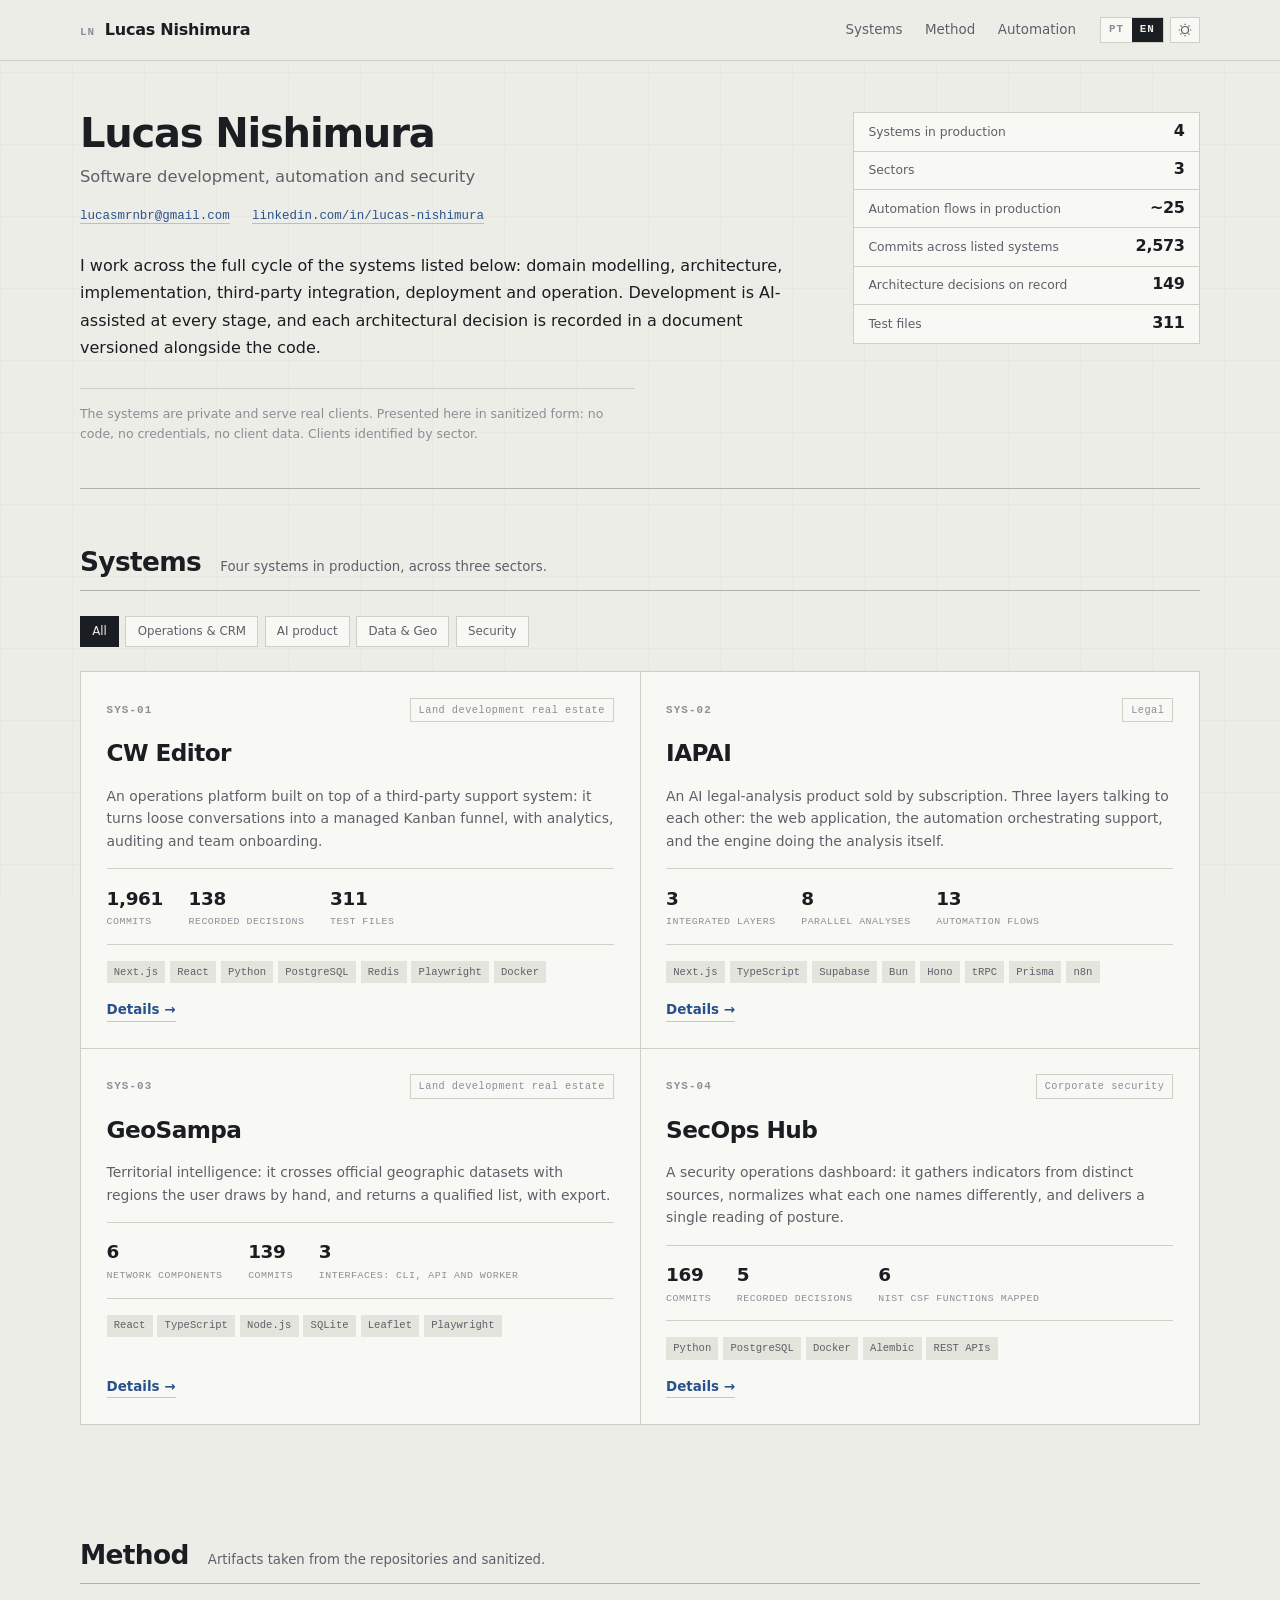
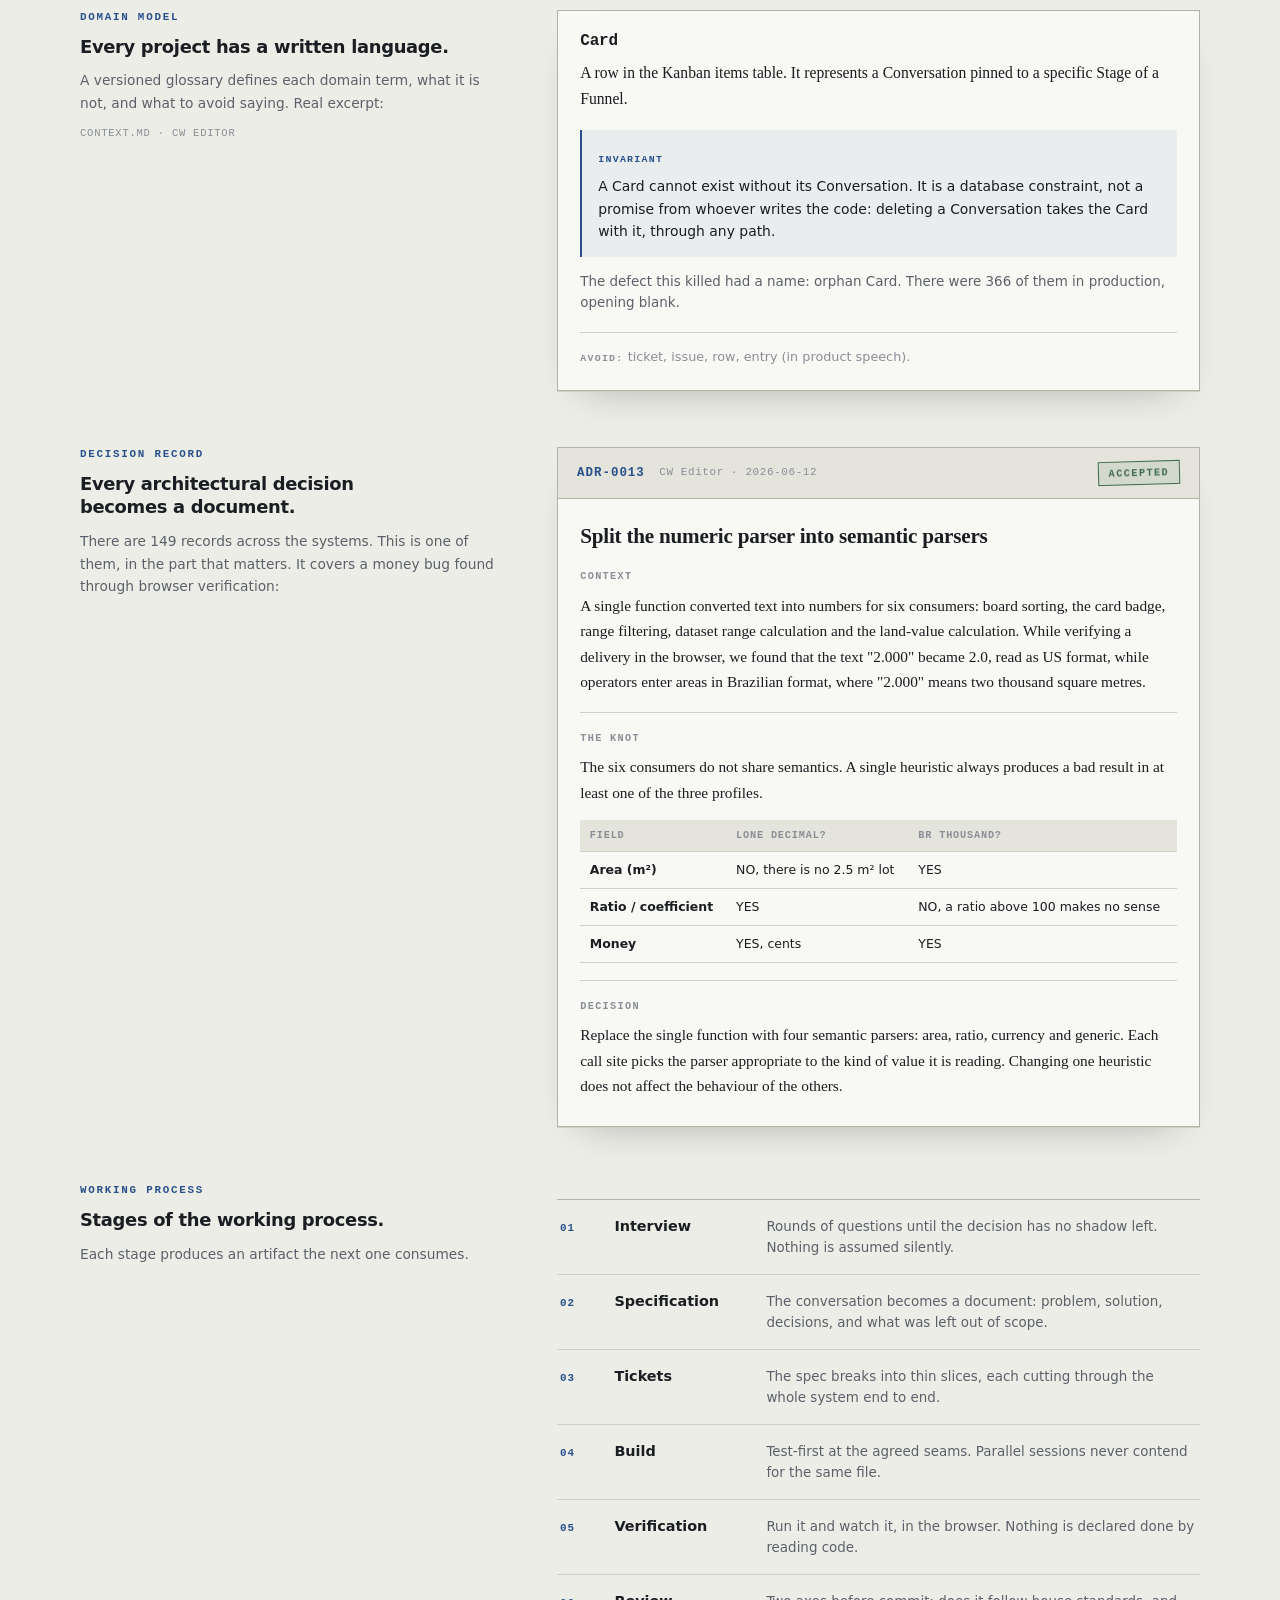
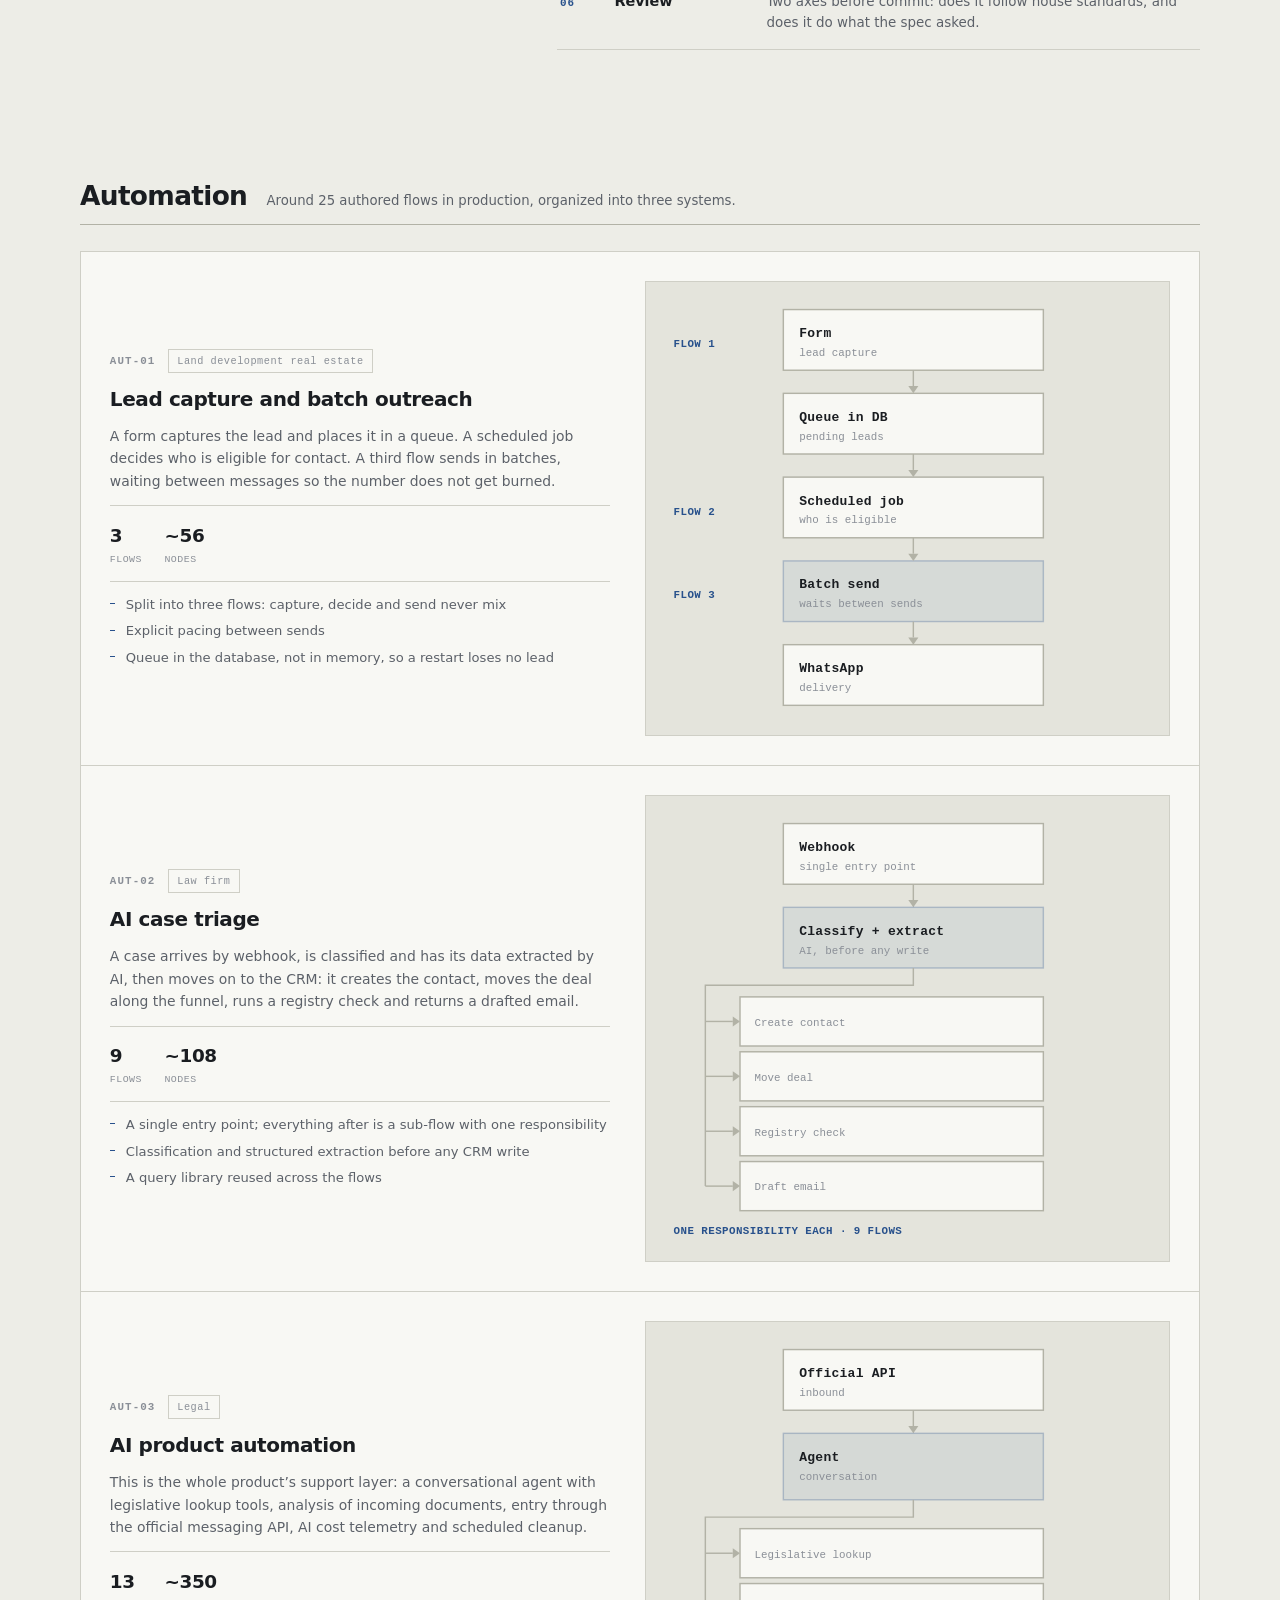
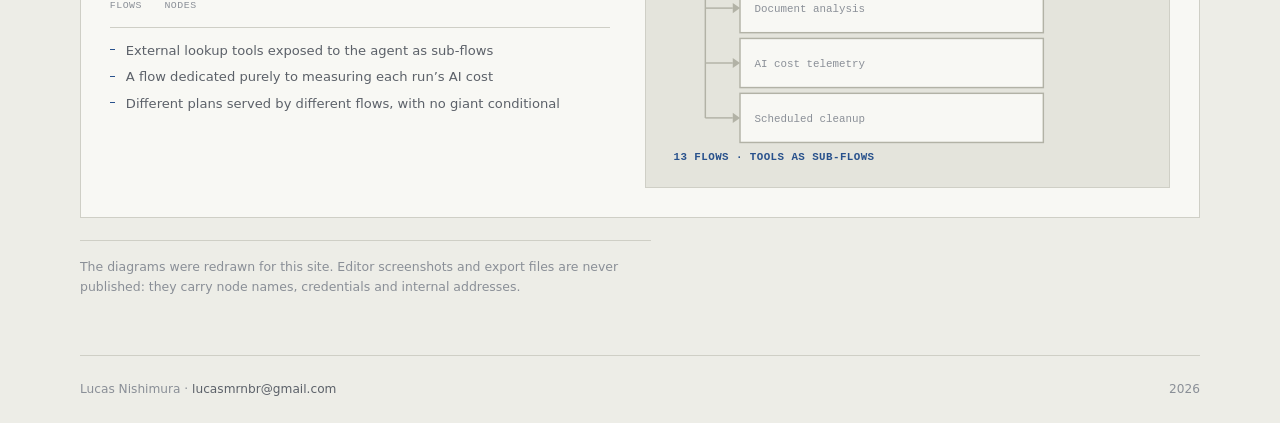
==== index.html @ 4e4d41de "feat: portfolio estatico bilingue, sem build e sem dependencias Pagina de portfolio no formato de do" ====
<!doctype html>
<html lang="pt-BR">
<head>
<meta charset="utf-8" />
<meta name="viewport" content="width=device-width, initial-scale=1" />
<title>Lucas Nishimura</title>
<meta name="description" content="Portfólio de Lucas Nishimura. Sistemas de operação, automação de processos e segurança: quatro em produção, em três setores." />
<meta name="author" content="Lucas Nishimura" />
<link rel="canonical" href="https://lucasvnd.github.io/" />

<meta property="og:type" content="profile" />
<meta property="og:site_name" content="Lucas Nishimura" />
<meta property="og:title" content="Lucas Nishimura" />
<meta property="og:description" content="Sistemas de operação, automação de processos e segurança. Quatro em produção, em três setores." />
<meta property="og:url" content="https://lucasvnd.github.io/" />
<meta property="og:locale" content="pt_BR" />
<meta property="og:locale:alternate" content="en_US" />
<meta property="og:image" content="https://lucasvnd.github.io/og.png" />
<meta property="og:image:width" content="1200" />
<meta property="og:image:height" content="630" />
<meta name="twitter:card" content="summary_large_image" />
<meta name="twitter:title" content="Lucas Nishimura" />
<meta name="twitter:description" content="Sistemas de operação, automação de processos e segurança. Quatro em produção, em três setores." />
<meta name="twitter:image" content="https://lucasvnd.github.io/og.png" />

<link rel="icon" href="data:image/svg+xml,%3Csvg xmlns='http://www.w3.org/2000/svg' viewBox='0 0 32 32'%3E%3Crect width='32' height='32' fill='%2328518C'/%3E%3Cpath d='M8 7h3v14h8v3H8z' fill='%23fff'/%3E%3Crect x='19' y='7' width='5' height='3' fill='%23fff'/%3E%3C/svg%3E" />
<meta name="theme-color" content="#EDEDE7" media="(prefers-color-scheme: light)" />
<meta name="theme-color" content="#15161A" media="(prefers-color-scheme: dark)" />

<link rel="stylesheet" href="./styles.css" />

<script>
  /* Antes da primeira pintura: sem isso, quem usa tema claro leva um flash
     escuro (e vice-versa) a cada carregamento. */
  (function () {
    try {
      var t = localStorage.getItem('portfolio-theme');
      if (t === 'light' || t === 'dark') document.documentElement.dataset.theme = t;
      var l = new URLSearchParams(location.search).get('lang') || localStorage.getItem('portfolio-lang');
      if (l === 'en' || l === 'pt') document.documentElement.lang = l === 'en' ? 'en' : 'pt-BR';
    } catch (e) { /* localStorage bloqueado: os padrões seguem valendo */ }
  })();
</script>

<script type="application/ld+json">
{
  "@context": "https://schema.org",
  "@type": "Person",
  "name": "Lucas Nishimura",
  "url": "https://lucasvnd.github.io/",
  "email": "mailto:lucasmrnbr@gmail.com",
  "jobTitle": "Desenvolvedor de software",
  "description": "Desenvolvimento de software, automação e segurança.",
  "sameAs": ["https://www.linkedin.com/in/lucas-nishimura"],
  "knowsAbout": ["n8n", "Next.js", "TypeScript", "Python", "PostgreSQL", "Automação de processos", "Segurança da informação"]
}
</script>
</head>

<body>
<a class="skip-link" href="#main" data-i18n="ui.skipToContent">Pular para o conteúdo</a>

<header class="masthead">
  <div class="shell masthead-inner">
    <a class="brand" href="#top">
      <span class="ident">LN</span>
      <span class="brand-name">Lucas Nishimura</span>
    </a>
    <nav aria-label="Seções">
      <a href="#sistemas" data-i18n="nav.systems">Sistemas</a>
      <a href="#metodo" data-i18n="nav.method">Método</a>
      <a href="#automacoes" data-i18n="nav.automations">Automações</a>
    </nav>
    <div class="masthead-tools">
      <div class="lang-switch" id="lang-switch" role="group" aria-label="Idioma / Language">
        <button type="button" data-lang="pt" aria-pressed="true">PT</button>
        <button type="button" data-lang="en" aria-pressed="false">EN</button>
      </div>
      <button type="button" class="icon-button" id="theme-toggle" aria-label="Alternar tema">
        <svg viewBox="0 0 16 16" aria-hidden="true" fill="none" stroke="currentColor" stroke-width="1.4">
          <circle cx="8" cy="8" r="4" /><path d="M8 .8v1.6M8 13.6v1.6M.8 8h1.6M13.6 8h1.6M2.9 2.9l1.1 1.1M12 12l1.1 1.1M13.1 2.9L12 4M4 12l-1.1 1.1" />
        </svg>
      </button>
    </div>
  </div>
</header>

<main id="main">
  <div id="top"></div>

  <!-- Perfil: abre como uma página de perfil, não como um anúncio. -->
  <section class="shell profile">
    <div class="profile-main">
      <h1>Lucas Nishimura</h1>
      <p class="profile-role" data-i18n="profile.role"></p>
      <ul class="profile-links" id="profile-links"></ul>
      <p class="profile-bio" data-i18n="profile.bio"></p>
      <p class="profile-disclosure" data-i18n="profile.disclosure"></p>
    </div>
    <dl class="facts" id="facts" aria-label="Números"></dl>
  </section>

  <section class="shell section" id="sistemas">
    <div class="section-head">
      <h2 data-i18n="systems.title"></h2>
      <p class="section-note" data-i18n="systems.note"></p>
    </div>
    <div class="filters" id="filters" role="group" aria-label="Filtrar"></div>
    <div class="system-grid" id="system-grid"></div>
  </section>

  <section class="shell section" id="metodo">
    <div class="section-head">
      <h2 data-i18n="method.title"></h2>
      <p class="section-note" data-i18n="method.note"></p>
    </div>
    <div class="exhibits" id="exhibits"></div>
  </section>

  <section class="shell section" id="automacoes">
    <div class="section-head">
      <h2 data-i18n="automations.title"></h2>
      <p class="section-note" data-i18n="automations.note"></p>
    </div>
    <div class="auto-list" id="auto-list"></div>
    <p class="auto-note" data-i18n="automations.diagramNote"></p>
  </section>
</main>

<footer class="shell site-footer">
  <span id="footer-contact"></span>
  <span id="footer-year"></span>
</footer>

<dialog class="record-dialog" id="record-dialog" aria-label="Detalhes do sistema">
  <div class="dialog-head">
    <span class="ident" id="dialog-ident"></span>
    <button type="button" class="dialog-close" id="dialog-close" aria-label="Fechar">
      <svg viewBox="0 0 16 16" width="11" height="11" aria-hidden="true" stroke="currentColor" stroke-width="1.6"><path d="M3 3l10 10M13 3L3 13" /></svg>
    </button>
  </div>
  <div class="dialog-body" id="dialog-body"></div>
</dialog>

<noscript>
  <p style="padding:2rem;text-align:center">Este portfólio precisa de JavaScript para montar o conteúdo nos dois idiomas. Escreva para lucasmrnbr@gmail.com.</p>
</noscript>

<script type="module" src="./script.js"></script>
</body>
</html>
---- styles.css ----
/* ==========================================================================
   Portfólio de Lucas Nishimura
   Linguagem visual: dossiê técnico. Papel manila, tinta de arquivo, carimbo
   de status, identificador em mono. O rastro de decisão é o assunto, então
   é ele que dita a forma.

   Temas: :root carrega a paleta clara completa. O escuro é redefinido em
   dois lugares (preferência de sistema e escolha explícita) e SÓ mexe em
   tokens. Nenhuma cor nasce dentro de um bloco de tema.
   ========================================================================== */

:root {
  /* Papel e tinta */
  --paper:        #ededE7;
  --paper-edge:   #E3E3DB;
  --surface:      #F8F8F4;
  --well:         #E4E4DC;
  --ink:          #1A1D21;
  --ink-soft:     #5C6169;
  --ink-faint:    #8A8F97;
  --rule:         #CFCFC6;
  --rule-strong:  #B2B2A6;

  /* Azul de arquivo: a caneta que assina o registro */
  --accent:       #28518C;
  --accent-ink:   #1C3A66;
  --accent-soft:  rgba(40, 81, 140, .07);
  --accent-line:  rgba(40, 81, 140, .28);

  /* Carimbo de status: semântico, não é o acento */
  --stamp:        #3F6B4A;
  --stamp-soft:   rgba(63, 107, 74, .09);

  --shadow-sheet: 0 1px 0 var(--rule), 0 18px 40px -28px rgba(26, 29, 33, .45);

  --sans:  ui-sans-serif, "Segoe UI Variable Text", "Segoe UI", system-ui, -apple-system, "Helvetica Neue", Arial, sans-serif;
  --mono:  ui-monospace, "Cascadia Mono", "Cascadia Code", Consolas, "SF Mono", Menlo, "Liberation Mono", monospace;
  --serif: "Iowan Old Style", "Palatino Linotype", Georgia, "Times New Roman", Times, serif;

  --shell: min(1120px, 100% - 3rem);
  --step:  clamp(.9rem, .82rem + .35vw, 1rem);

  color-scheme: light;
}

@media (prefers-color-scheme: dark) {
  :root:not([data-theme="light"]) {
    --paper:        #15161A;
    --paper-edge:   #101114;
    --surface:      #1D1F24;
    --well:         #121316;
    --ink:          #E9E9E3;
    --ink-soft:     #9BA0A8;
    --ink-faint:    #6E737B;
    --rule:         #32353B;
    --rule-strong:  #464A53;
    --accent:       #85ACE9;
    --accent-ink:   #A8C5F2;
    --accent-soft:  rgba(133, 172, 233, .10);
    --accent-line:  rgba(133, 172, 233, .32);
    --stamp:        #7FB98C;
    --stamp-soft:   rgba(127, 185, 140, .12);
    --shadow-sheet: 0 1px 0 var(--rule), 0 20px 46px -30px rgba(0, 0, 0, .8);
    color-scheme: dark;
  }
}

:root[data-theme="dark"] {
  --paper:        #15161A;
  --paper-edge:   #101114;
  --surface:      #1D1F24;
  --well:         #121316;
  --ink:          #E9E9E3;
  --ink-soft:     #9BA0A8;
  --ink-faint:    #6E737B;
  --rule:         #32353B;
  --rule-strong:  #464A53;
  --accent:       #85ACE9;
  --accent-ink:   #A8C5F2;
  --accent-soft:  rgba(133, 172, 233, .10);
  --accent-line:  rgba(133, 172, 233, .32);
  --stamp:        #7FB98C;
  --stamp-soft:   rgba(127, 185, 140, .12);
  --shadow-sheet: 0 1px 0 var(--rule), 0 20px 46px -30px rgba(0, 0, 0, .8);
  color-scheme: dark;
}

/* --------------------------------------------------------------- base --- */

*, *::before, *::after { box-sizing: border-box; }

html { scroll-behavior: smooth; -webkit-text-size-adjust: 100%; }

body {
  margin: 0;
  background: var(--paper);
  color: var(--ink);
  font-family: var(--sans);
  font-size: var(--step);
  line-height: 1.6;
  overflow-x: hidden;
  text-rendering: optimizeLegibility;
}

/* Trama fina de papel: dá textura sem virar ruído. */
body::before {
  content: "";
  position: fixed;
  inset: 0;
  z-index: -1;
  pointer-events: none;
  opacity: .5;
  background-image:
    linear-gradient(var(--paper-edge) 1px, transparent 1px),
    linear-gradient(90deg, var(--paper-edge) 1px, transparent 1px);
  background-size: 72px 72px;
}

img { max-width: 100%; display: block; }
a { color: inherit; }
button { font: inherit; color: inherit; }

:focus-visible {
  outline: 2px solid var(--accent);
  outline-offset: 3px;
  border-radius: 2px;
}

.shell { width: var(--shell); margin-inline: auto; }

.skip-link {
  position: absolute;
  left: .75rem;
  top: -4rem;
  z-index: 100;
  padding: .6rem 1rem;
  background: var(--accent);
  color: #fff;
  font: 600 .8rem/1 var(--mono);
  letter-spacing: .04em;
  text-decoration: none;
  transition: top .18s ease;
}
.skip-link:focus-visible { top: .75rem; }

/* Rótulos em mono: a voz dos identificadores */
.eyebrow {
  margin: 0;
  font: 600 .68rem/1.3 var(--mono);
  letter-spacing: .16em;
  text-transform: uppercase;
  color: var(--accent);
}

.ident {
  font: 600 .68rem/1 var(--mono);
  letter-spacing: .1em;
  color: var(--ink-faint);
}

h1, h2, h3 { margin: 0; text-wrap: balance; letter-spacing: -.018em; font-weight: 640; }
h1 { font-size: clamp(2.1rem, 1.4rem + 3vw, 3.5rem); line-height: 1.08; }
h2 { font-size: clamp(1.55rem, 1.15rem + 1.8vw, 2.35rem); line-height: 1.14; }
h3 { font-size: 1.12rem; line-height: 1.3; }

p { margin: 0; }
.lead { max-width: 62ch; color: var(--ink-soft); line-height: 1.7; }

/* ------------------------------------------------------------- header --- */

.masthead {
  position: sticky;
  top: 0;
  z-index: 30;
  background: color-mix(in srgb, var(--paper) 88%, transparent);
  backdrop-filter: blur(12px);
  border-bottom: 1px solid var(--rule);
}
.masthead-inner {
  display: flex;
  align-items: center;
  gap: 1.5rem;
  min-height: 60px;
}
.brand {
  display: flex;
  align-items: baseline;
  gap: .6rem;
  text-decoration: none;
  margin-right: auto;
}
.brand-name { font-weight: 640; letter-spacing: -.015em; }

.masthead nav {
  display: flex;
  gap: 1.4rem;
  font-size: .84rem;
  color: var(--ink-soft);
}
.masthead nav a { text-decoration: none; padding-block: .25rem; border-bottom: 1px solid transparent; }
.masthead nav a:hover { color: var(--ink); border-bottom-color: var(--accent-line); }

.masthead-tools { display: flex; align-items: center; gap: .4rem; }

.lang-switch {
  display: flex;
  border: 1px solid var(--rule);
  background: var(--surface);
}
.lang-switch button {
  padding: .3rem .5rem;
  border: 0;
  background: none;
  cursor: pointer;
  font: 600 .68rem/1.4 var(--mono);
  letter-spacing: .08em;
  color: var(--ink-faint);
}
.lang-switch button[aria-pressed="true"] { background: var(--ink); color: var(--paper); }

.icon-button {
  width: 30px; height: 26px;
  display: grid; place-items: center;
  border: 1px solid var(--rule);
  background: var(--surface);
  cursor: pointer;
  color: var(--ink-soft);
}
.icon-button:hover { color: var(--ink); border-color: var(--rule-strong); }
.icon-button svg { width: 14px; height: 14px; }

/* ------------------------------------------------------------- perfil --- */
/* Abre como pagina de perfil: nome, funcao, links, descricao. Sem manchete,
   sem chamada para acao, sem primeira dobra de anuncio. */

.profile {
  display: grid;
  grid-template-columns: 1.55fr .75fr;
  gap: 3.5rem;
  padding-block: 3.2rem 2.8rem;
  align-items: start;
  border-bottom: 1px solid var(--rule-strong);
}
.profile-main { display: flex; flex-direction: column; gap: .55rem; }
.profile h1 { font-size: clamp(1.9rem, 1.4rem + 1.5vw, 2.5rem); letter-spacing: -.03em; }
.profile-role { color: var(--ink-soft); font-size: 1.02rem; }
.profile-links {
  display: flex; flex-wrap: wrap; gap: .3rem 1.4rem;
  margin: .5rem 0 0; padding: 0; list-style: none;
  font: .78rem/1.6 var(--mono);
}
.profile-links a { color: var(--accent); text-decoration: none; border-bottom: 1px solid var(--accent-line); }
.profile-links a:hover { border-bottom-color: var(--accent); }
.profile-bio { max-width: 70ch; margin-top: 1rem; line-height: 1.72; }
.profile-disclosure {
  max-width: 70ch; margin-top: 1.1rem; padding-top: .9rem;
  border-top: 1px solid var(--rule);
  font-size: .78rem; line-height: 1.6; color: var(--ink-faint);
}

/* Ficha de dados: tabela, nao vitrine de numeros. */
.facts { margin: 0; border: 1px solid var(--rule); background: var(--surface); }
.fact {
  display: grid; grid-template-columns: 1fr auto; gap: 1rem;
  align-items: baseline; padding: .6rem .9rem;
  border-bottom: 1px solid var(--rule);
}
.fact:last-child { border-bottom: 0; }
.fact dt { font-size: .77rem; line-height: 1.4; color: var(--ink-soft); }
.fact dd {
  margin: 0; font: 640 1rem/1 var(--sans);
  font-variant-numeric: tabular-nums; letter-spacing: -.02em;
}

/* Botao: sobrou so na pagina de erro. */
.button {
  display: inline-flex; align-items: center; gap: .5rem;
  padding: .62rem 1.05rem; border: 1px solid transparent;
  text-decoration: none; font-size: .86rem; font-weight: 560; cursor: pointer;
  transition: background .18s ease, border-color .18s ease, color .18s ease;
}
.button-primary { background: var(--accent); color: #fff; }
.button-primary:hover { background: var(--accent-ink); }

/* ------------------------------------------------------------- seções --- */

.section { padding-block: 3.6rem; }
.section-head {
  display: flex; flex-wrap: wrap; align-items: baseline; gap: .2rem 1.2rem;
  margin-bottom: 1.6rem; padding-bottom: .8rem;
  border-bottom: 1px solid var(--rule-strong);
}
.section-head h2 { font-size: clamp(1.3rem, 1.1rem + .7vw, 1.65rem); letter-spacing: -.025em; }
.section-note { color: var(--ink-soft); font-size: .83rem; line-height: 1.5; }

/* ------------------------------------------------------------ sistemas --- */

.filters { display: flex; flex-wrap: wrap; gap: .4rem; margin-bottom: 1.5rem; }
.chip {
  padding: .34rem .7rem;
  border: 1px solid var(--rule);
  background: var(--surface);
  cursor: pointer;
  font: .74rem/1.5 var(--sans);
  color: var(--ink-soft);
}
.chip:hover { border-color: var(--rule-strong); color: var(--ink); }
.chip[aria-pressed="true"] { background: var(--ink); border-color: var(--ink); color: var(--paper); }

.system-grid { display: grid; grid-template-columns: repeat(2, minmax(0, 1fr)); gap: 1px; background: var(--rule); border: 1px solid var(--rule); }

.system {
  display: flex;
  flex-direction: column;
  gap: 1rem;
  padding: 1.6rem;
  background: var(--surface);
  transition: background .2s ease;
}
.system:hover { background: color-mix(in srgb, var(--accent-soft) 55%, var(--surface)); }
.system-top { display: flex; align-items: center; justify-content: space-between; gap: 1rem; }
.sector {
  padding: .2rem .5rem;
  border: 1px solid var(--rule);
  font: .64rem/1.6 var(--mono);
  letter-spacing: .05em;
  color: var(--ink-faint);
  white-space: nowrap;
}
.system h3 { font-size: 1.45rem; letter-spacing: -.025em; }
.system-summary { color: var(--ink-soft); font-size: .87rem; line-height: 1.62; }

.figures { display: flex; gap: 1.6rem; padding-block: .9rem; border-top: 1px solid var(--rule); border-bottom: 1px solid var(--rule); }
.figure strong { display: block; font-size: 1.15rem; font-variant-numeric: tabular-nums; letter-spacing: -.02em; }
.figure span { display: block; margin-top: .15rem; font: .62rem/1.4 var(--mono); letter-spacing: .05em; text-transform: uppercase; color: var(--ink-faint); }

.stack { display: flex; flex-wrap: wrap; gap: .3rem; }
.stack span { padding: .18rem .45rem; background: var(--well); font: .66rem/1.6 var(--mono); color: var(--ink-soft); }

.system-open {
  margin-top: auto;
  align-self: flex-start;
  padding: 0;
  border: 0;
  background: none;
  cursor: pointer;
  font-size: .84rem;
  font-weight: 560;
  color: var(--accent);
  border-bottom: 1px solid var(--accent-line);
}
.system-open:hover { border-bottom-color: var(--accent); }

/* Encaixe de captura: só aparece quando existe imagem de verdade. */
.shot-strip { display: grid; grid-template-columns: repeat(auto-fit, minmax(140px, 1fr)); gap: 1px; background: var(--rule); border: 1px solid var(--rule); }
.shot-strip img { aspect-ratio: 16 / 10; object-fit: cover; background: var(--well); }

/* ------------------------------------------------------------- método --- */

.exhibits { display: flex; flex-direction: column; gap: 3.5rem; }
.exhibit { display: grid; grid-template-columns: .8fr 1.2fr; gap: 3rem; align-items: start; }
.exhibit-copy { display: flex; flex-direction: column; gap: .7rem; position: sticky; top: 88px; }
.exhibit-note { font-size: .86rem; line-height: 1.65; color: var(--ink-soft); }
.exhibit-source { font: .66rem/1.5 var(--mono); letter-spacing: .07em; text-transform: uppercase; color: var(--ink-faint); }

/* Fac-símile de documento: a peça central */
.sheet { background: var(--surface); border: 1px solid var(--rule-strong); box-shadow: var(--shadow-sheet); }
.sheet-head {
  display: flex; flex-wrap: wrap; align-items: center; gap: .9rem;
  padding: .8rem 1.2rem;
  background: var(--well);
  border-bottom: 1px solid var(--rule-strong);
}
.sheet-id { font: 700 .78rem/1 var(--mono); letter-spacing: .08em; color: var(--accent); }
.sheet-meta { font: .68rem/1 var(--mono); letter-spacing: .06em; color: var(--ink-faint); }
.stamp {
  margin-left: auto;
  padding: .22rem .6rem;
  border: 1.5px solid var(--stamp);
  background: var(--stamp-soft);
  color: var(--stamp);
  font: 700 .64rem/1.5 var(--mono);
  letter-spacing: .14em;
  text-transform: uppercase;
  transform: rotate(-1.6deg);
}
.sheet-body { padding: 1.5rem 1.4rem 1.7rem; }
.sheet-title { font-family: var(--serif); font-size: 1.32rem; line-height: 1.3; font-weight: 600; letter-spacing: -.01em; margin-bottom: 1.2rem; }
.sheet-section { padding-top: 1.1rem; margin-top: 1.1rem; border-top: 1px solid var(--rule); }
.sheet-section:first-of-type { border-top: 0; margin-top: 0; padding-top: 0; }
.sheet-h { font: 700 .64rem/1.5 var(--mono); letter-spacing: .13em; text-transform: uppercase; color: var(--ink-faint); margin-bottom: .5rem; }
.sheet-p { font-family: var(--serif); font-size: .96rem; line-height: 1.66; color: var(--ink); }
.sheet-p + .sheet-p { margin-top: .7rem; }

.sheet-table-wrap { overflow-x: auto; margin-block: .9rem; }
.sheet-table { width: 100%; border-collapse: collapse; font-size: .78rem; }
.sheet-table th, .sheet-table td { padding: .5rem .6rem; text-align: left; border-bottom: 1px solid var(--rule); vertical-align: top; }
.sheet-table th { font: 700 .64rem/1.5 var(--mono); letter-spacing: .08em; text-transform: uppercase; color: var(--ink-faint); background: var(--well); }
.sheet-table td:first-child { font-weight: 600; white-space: nowrap; }

/* Glossário de domínio */
.term-block { padding: 1.4rem; background: var(--surface); border: 1px solid var(--rule-strong); box-shadow: var(--shadow-sheet); }
.term-name { font: 700 1rem/1 var(--mono); letter-spacing: -.01em; }
.term-def { margin-top: .7rem; font-family: var(--serif); font-size: .98rem; line-height: 1.66; }
.callout { margin-top: 1.1rem; padding: .9rem 1rem; background: var(--accent-soft); border-left: 2px solid var(--accent); }
.callout-label { font: 700 .62rem/1.5 var(--mono); letter-spacing: .13em; text-transform: uppercase; color: var(--accent); }
.callout p { margin-top: .35rem; font-size: .87rem; line-height: 1.6; }
.aftermath { margin-top: .9rem; font-size: .84rem; line-height: 1.6; color: var(--ink-soft); }
.avoid { margin-top: 1.1rem; padding-top: .9rem; border-top: 1px solid var(--rule); font-size: .8rem; color: var(--ink-faint); }
.avoid strong { font: 700 .62rem/1.5 var(--mono); letter-spacing: .13em; text-transform: uppercase; }

/* Sequência do processo, numerada porque a ordem carrega informação */
.process { border-top: 1px solid var(--rule-strong); }
.process-step { display: grid; grid-template-columns: 2.4rem 8.5rem 1fr; gap: 1rem; padding: .95rem .2rem; border-bottom: 1px solid var(--rule); align-items: baseline; }
.process-step > .ident { color: var(--accent); }
.process-step dt { font-weight: 600; font-size: .9rem; }
.process-step dd { margin: 0; font-size: .84rem; line-height: 1.55; color: var(--ink-soft); }

/* -------------------------------------------------------- automações --- */

.auto-list { display: flex; flex-direction: column; gap: 1px; background: var(--rule); border: 1px solid var(--rule); }
.auto { display: grid; grid-template-columns: 1fr 1.05fr; gap: 2.2rem; padding: 1.8rem; background: var(--surface); align-items: center; }
.auto-copy { display: flex; flex-direction: column; gap: .8rem; }
.auto-top { display: flex; align-items: center; gap: .8rem; flex-wrap: wrap; }
.auto h3 { font-size: 1.25rem; letter-spacing: -.02em; }
.auto-summary { font-size: .87rem; line-height: 1.62; color: var(--ink-soft); }
.auto-counts { display: flex; gap: 1.4rem; }
.auto-points { margin: 0; padding: 0; list-style: none; display: flex; flex-direction: column; gap: .4rem; }
.auto-points li { position: relative; padding-left: 1rem; font-size: .82rem; line-height: 1.55; color: var(--ink-soft); }
.auto-points li::before { content: ""; position: absolute; left: 0; top: .62em; width: 5px; height: 1px; background: var(--accent); }

.diagram { width: 100%; background: var(--well); border: 1px solid var(--rule); padding: 1rem; }
.diagram svg { width: 100%; height: auto; display: block; }
.d-box { fill: var(--surface); stroke: var(--rule-strong); }
.d-box-accent { fill: var(--accent-soft); stroke: var(--accent-line); }
.d-label { fill: var(--ink); font: 600 9px var(--mono); letter-spacing: .02em; }
.d-sub { fill: var(--ink-faint); font: 7.5px var(--mono); }
.d-line { stroke: var(--rule-strong); fill: none; }
.d-arrow { fill: var(--rule-strong); }
.d-note { fill: var(--accent); font: 600 7.5px var(--mono); letter-spacing: .04em; }

.auto-note { margin-top: 1.4rem; padding-top: 1rem; border-top: 1px solid var(--rule); font-size: .78rem; line-height: 1.6; color: var(--ink-faint); max-width: 72ch; }

.site-footer {
  display: flex; flex-wrap: wrap; justify-content: space-between;
  gap: 1rem; padding-block: 1.5rem;
  border-top: 1px solid var(--rule);
  font-size: .76rem; color: var(--ink-faint);
}
.site-footer a { color: var(--ink-soft); text-decoration: none; }
.site-footer a:hover { color: var(--accent); }

/* ------------------------------------------------------------- diálogo --- */

.record-dialog {
  width: min(720px, calc(100vw - 2rem));
  max-height: 86vh;
  padding: 0;
  border: 1px solid var(--rule-strong);
  background: var(--surface);
  color: var(--ink);
  box-shadow: 0 40px 80px -40px rgba(0, 0, 0, .55);
}
.record-dialog::backdrop { background: color-mix(in srgb, var(--ink) 55%, transparent); backdrop-filter: blur(3px); }
.dialog-head { position: sticky; top: 0; display: flex; align-items: center; gap: 1rem; padding: .8rem 1.2rem; background: var(--well); border-bottom: 1px solid var(--rule-strong); }
.dialog-close { margin-left: auto; width: 26px; height: 26px; display: grid; place-items: center; border: 1px solid var(--rule); background: var(--surface); cursor: pointer; }
.dialog-body { padding: 1.5rem 1.4rem 1.8rem; }
.dialog-body h2 { font-size: 1.75rem; margin-bottom: .8rem; }
.dialog-block { margin-top: 1.4rem; padding-top: 1.1rem; border-top: 1px solid var(--rule); }
.dialog-block ul { margin: .5rem 0 0; padding-left: 1.05rem; display: flex; flex-direction: column; gap: .4rem; }
.dialog-block li { font-size: .87rem; line-height: 1.55; color: var(--ink-soft); }

/* ---------------------------------------------------------------- 404 --- */

.page-404 { min-height: 100vh; display: grid; place-content: center; text-align: center; gap: 1rem; padding: 2rem; }
.page-404 .code { font: 700 clamp(4rem, 14vw, 8rem)/1 var(--mono); color: var(--accent); letter-spacing: -.04em; }

/* --------------------------------------------------------- responsivo --- */

@media (max-width: 940px) {
  :root { --shell: min(1120px, 100% - 2rem); }
  .masthead nav { display: none; }
  .profile { grid-template-columns: 1fr; gap: 2rem; padding-block: 2.4rem 2.2rem; }
  .system-grid { grid-template-columns: 1fr; }
  .exhibit { grid-template-columns: 1fr; gap: 1.6rem; }
  .exhibit-copy { position: static; }
  .auto { grid-template-columns: 1fr; gap: 1.5rem; }
}

@media (max-width: 560px) {
  .section { padding-block: 2.6rem; }
  .process-step { grid-template-columns: 2.2rem 1fr; }
  .process-step dd { grid-column: 2; }
  .figures { flex-wrap: wrap; gap: 1rem 1.4rem; }
}

@media (prefers-reduced-motion: reduce) {
  html { scroll-behavior: auto; }
  *, *::before, *::after { animation-duration: .01ms !important; transition-duration: .01ms !important; }
}
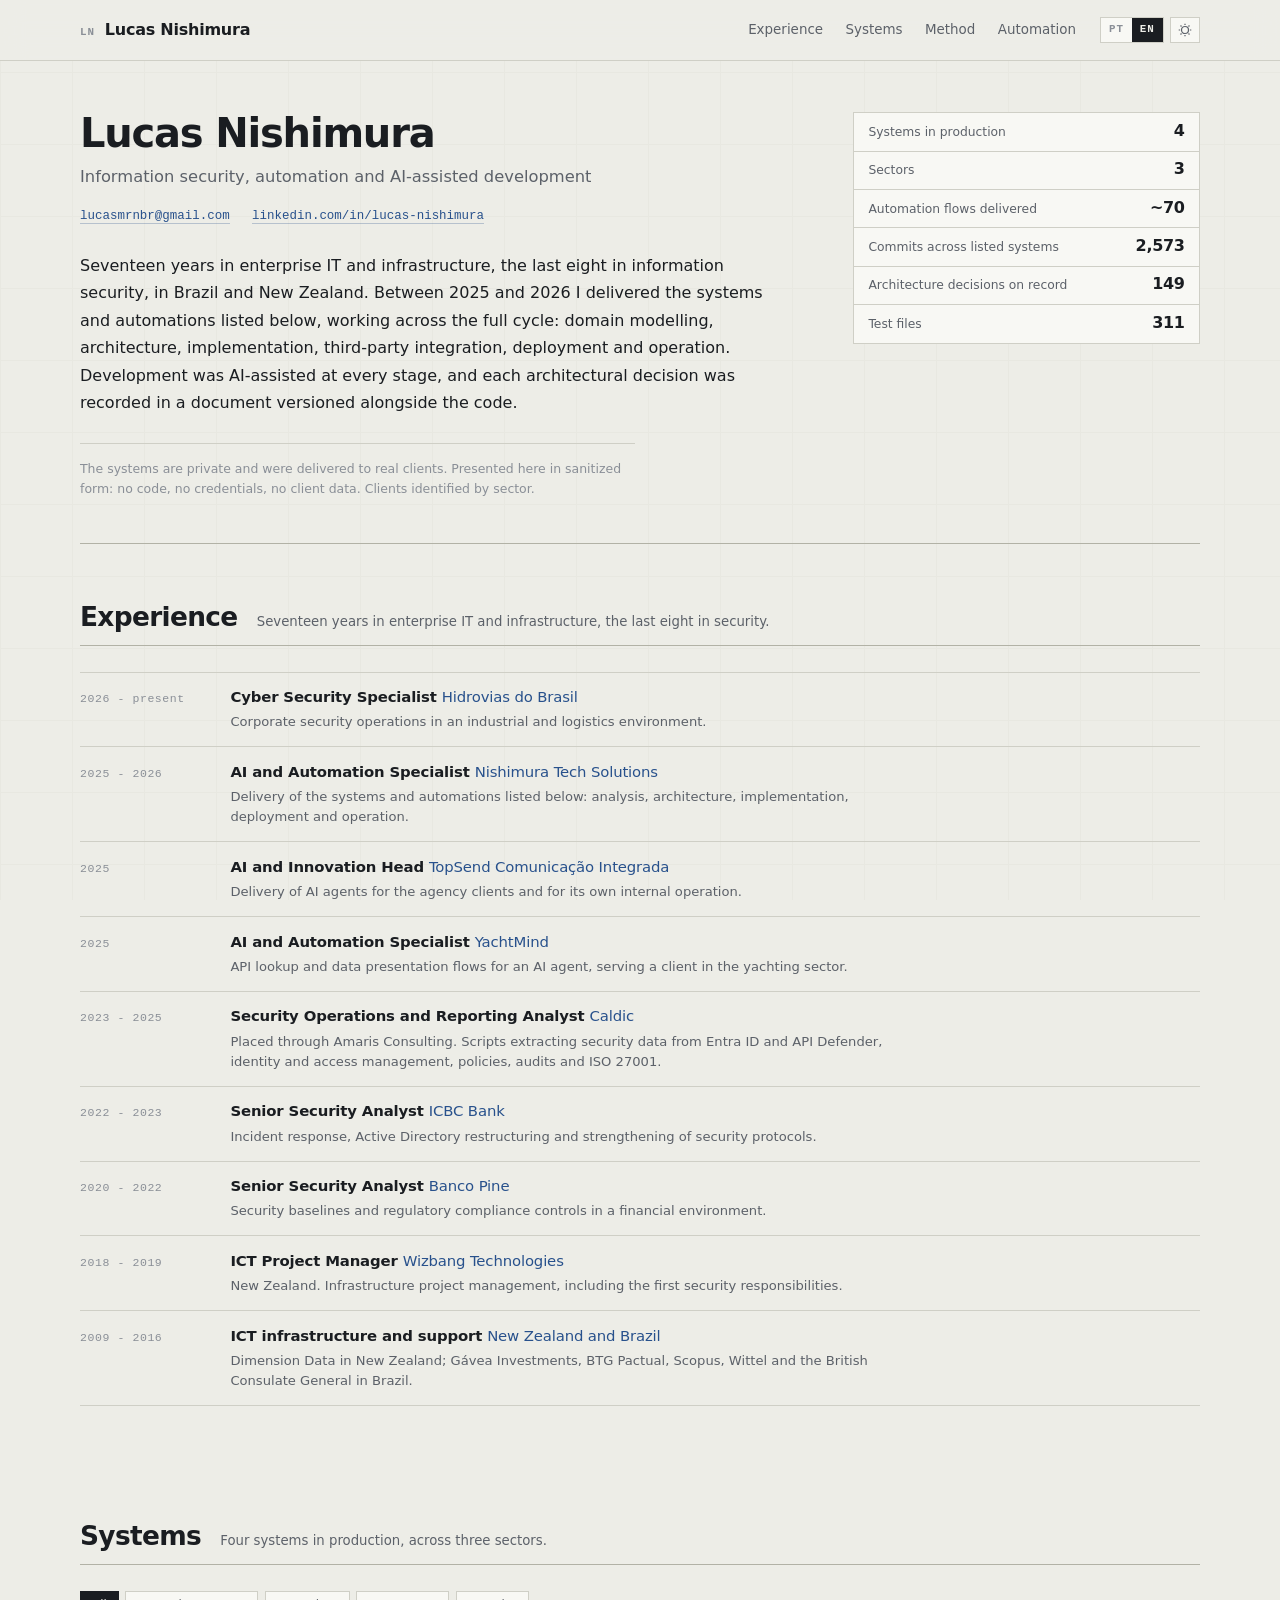
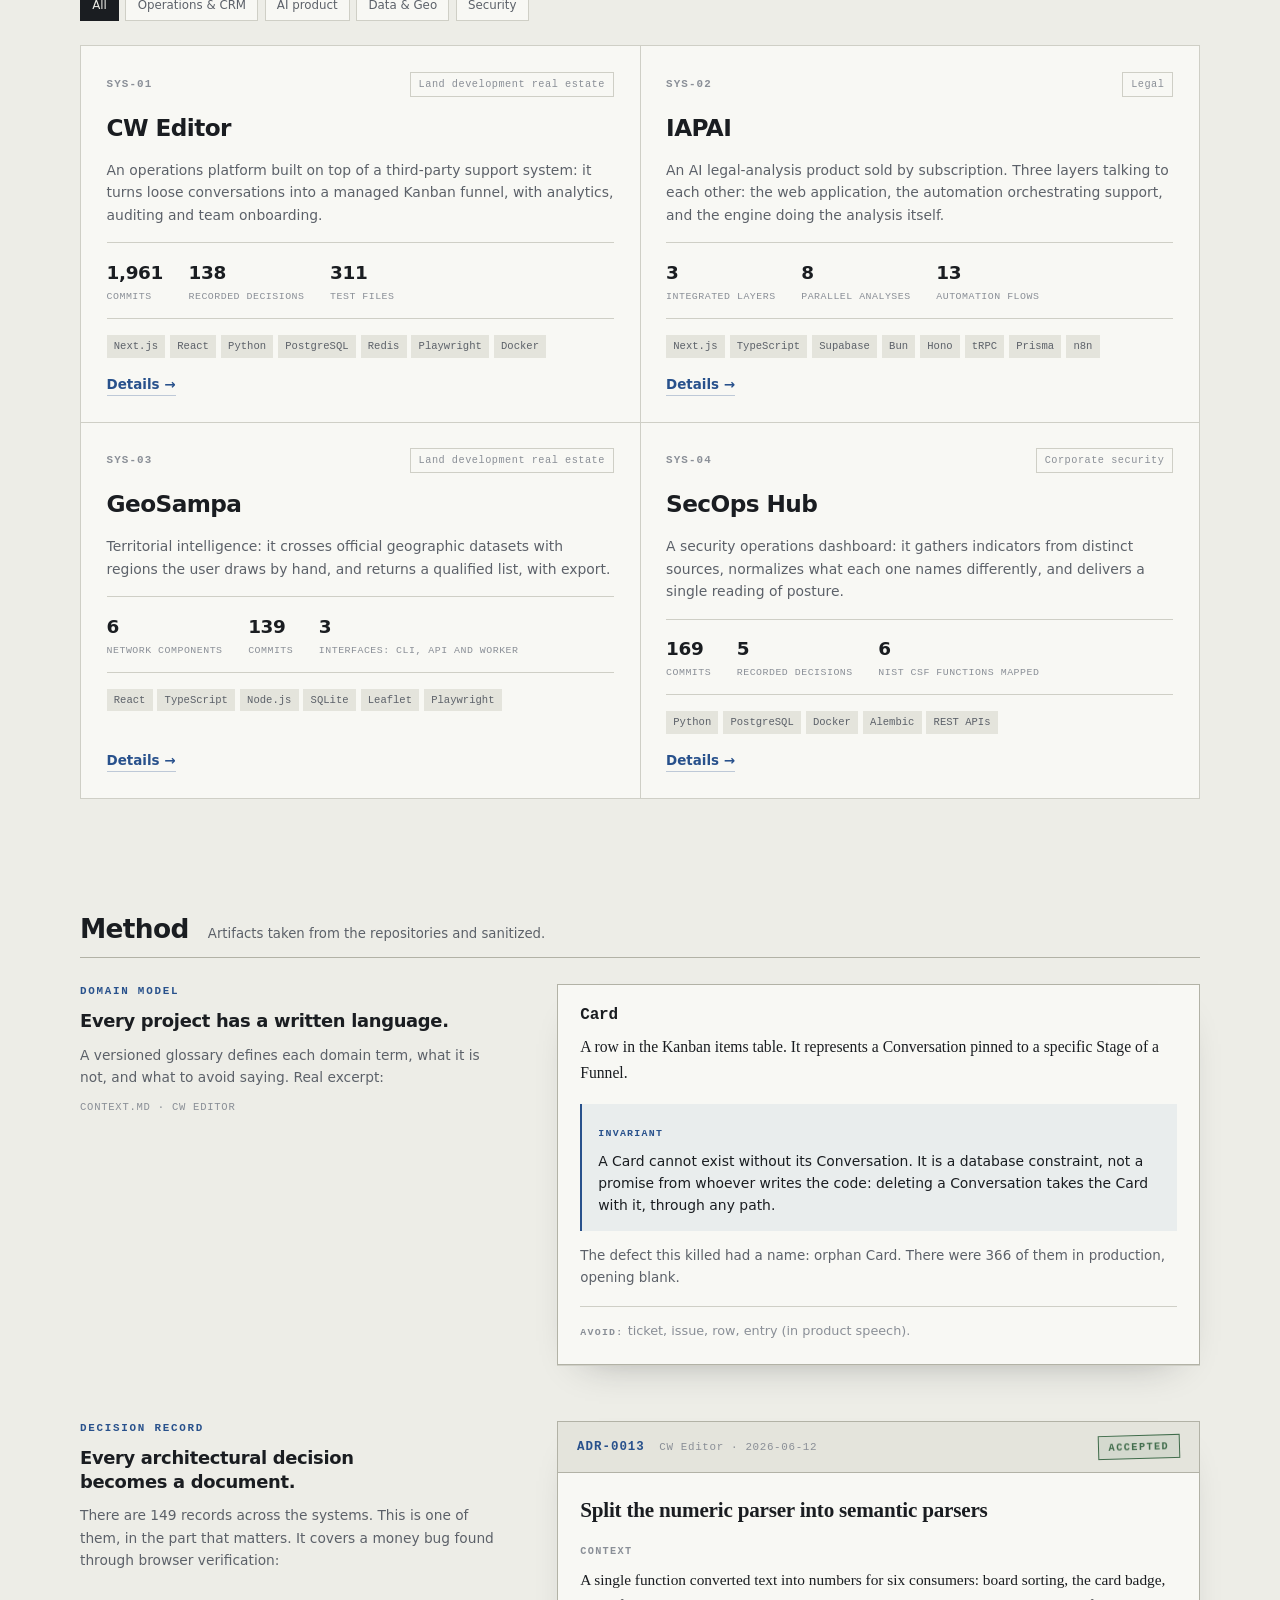
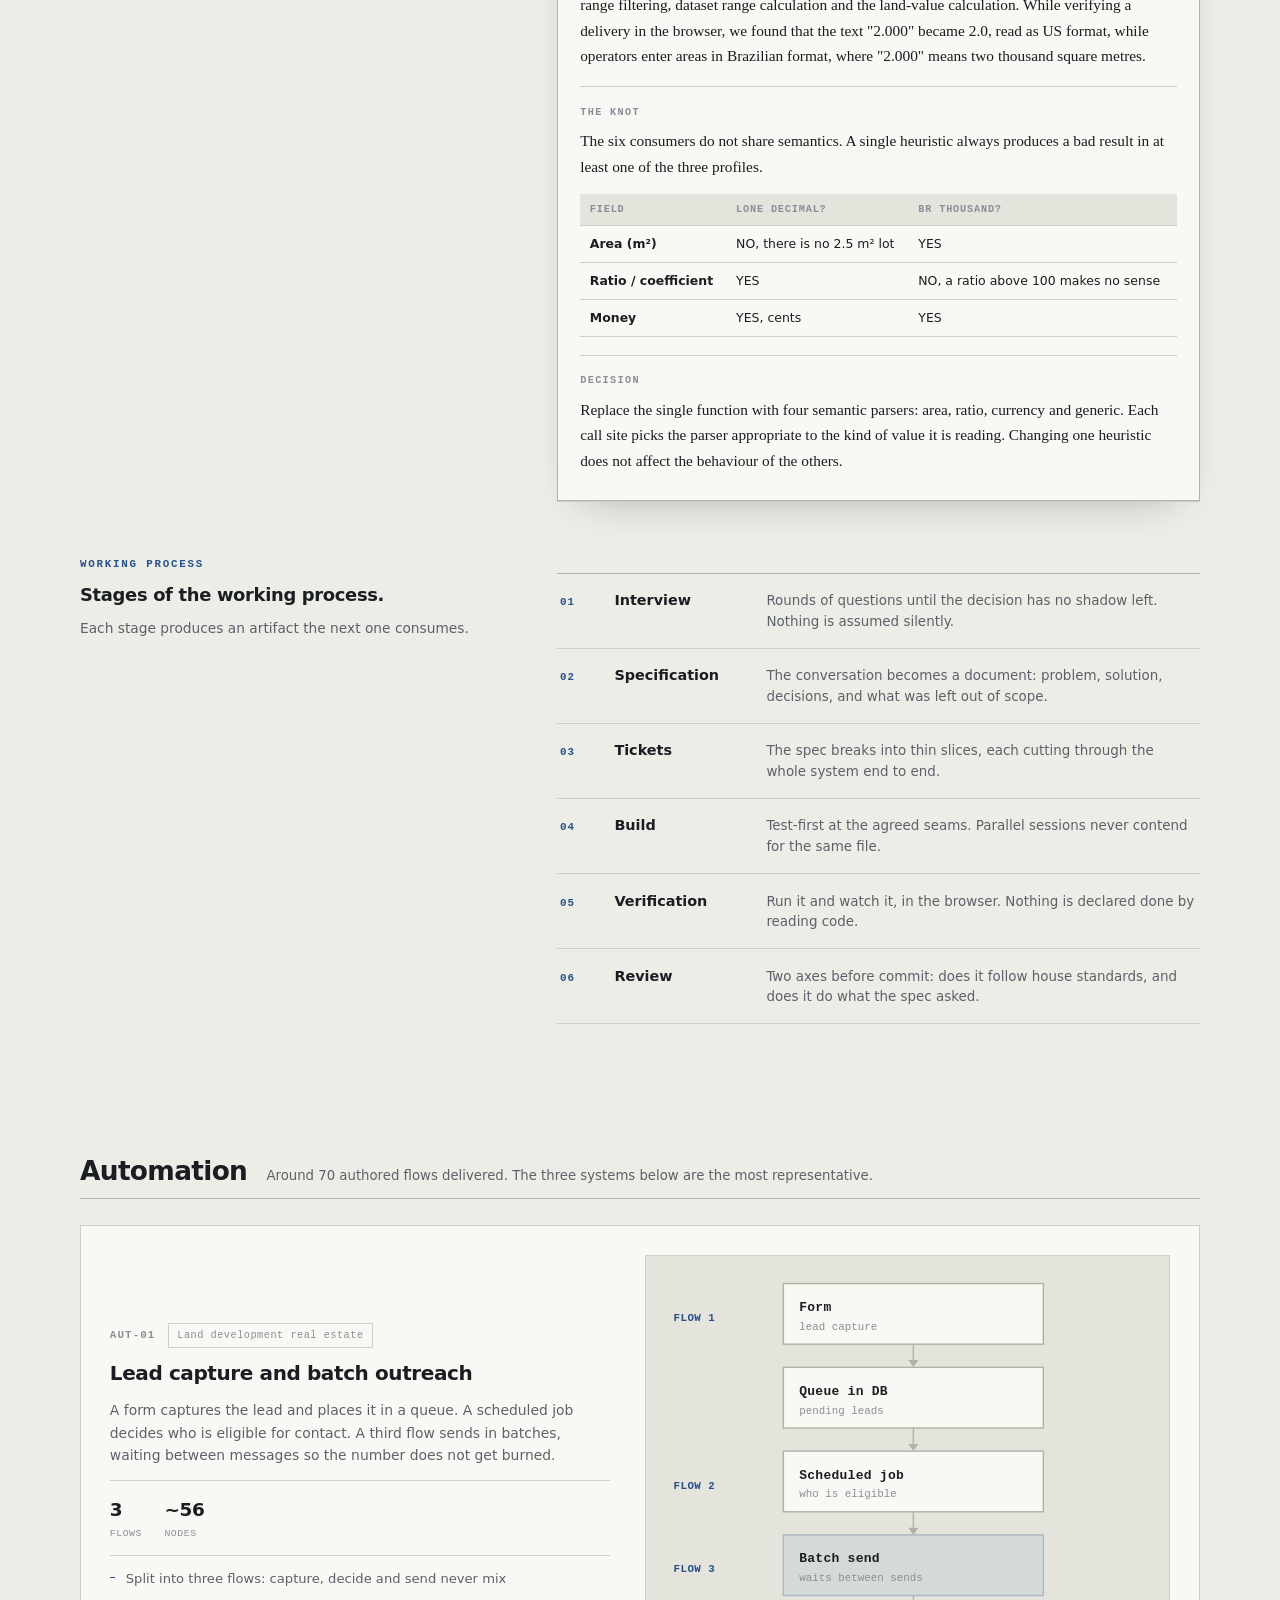
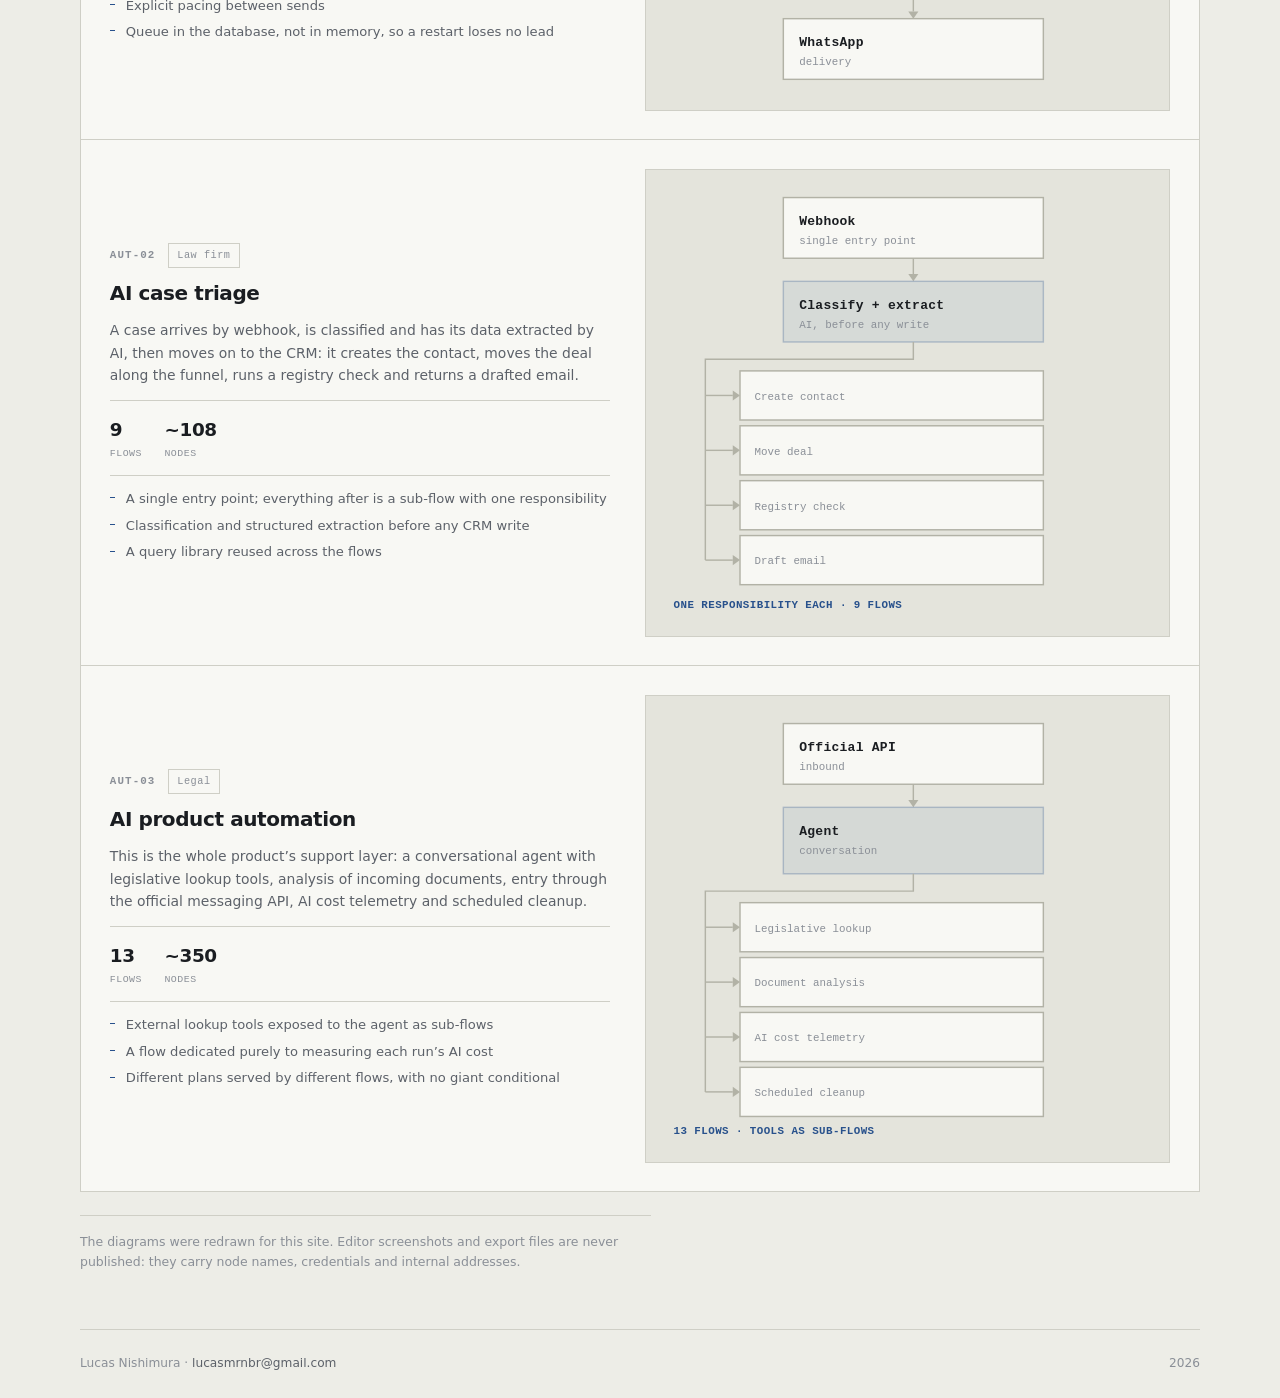
==== commit 3fbe0c9d: "feat: experiencia profissional, folha de impressao e numeros revisados A pagina passa a servir tambe" ====
--- a/index.html
+++ b/index.html
@@ -67,6 +67,7 @@
       <span class="brand-name">Lucas Nishimura</span>
     </a>
     <nav aria-label="Seções">
+      <a href="#experiencia" data-i18n="nav.experience">Experiência</a>
       <a href="#sistemas" data-i18n="nav.systems">Sistemas</a>
       <a href="#metodo" data-i18n="nav.method">Método</a>
       <a href="#automacoes" data-i18n="nav.automations">Automações</a>
@@ -98,6 +99,14 @@
       <p class="profile-disclosure" data-i18n="profile.disclosure"></p>
     </div>
     <dl class="facts" id="facts" aria-label="Números"></dl>
+  </section>
+
+  <section class="shell section" id="experiencia">
+    <div class="section-head">
+      <h2 data-i18n="experience.title"></h2>
+      <p class="section-note" data-i18n="experience.note"></p>
+    </div>
+    <ol class="roles" id="roles"></ol>
   </section>
 
   <section class="shell section" id="sistemas">
--- a/styles.css
+++ b/styles.css
@@ -282,6 +282,25 @@
 .button-primary { background: var(--accent); color: #fff; }
 .button-primary:hover { background: var(--accent-ink); }
 
+
+/* -------------------------------------------------------- experiencia --- */
+/* Linha densa: periodo em mono, cargo, organizacao, uma linha de substancia.
+   Quatro cargos ocupam menos que um card de sistema. */
+
+.roles { list-style: none; margin: 0; padding: 0; border-top: 1px solid var(--rule); }
+.role {
+  display: grid; grid-template-columns: 8rem 1fr; gap: 1.4rem;
+  padding: .85rem 0; border-bottom: 1px solid var(--rule); align-items: baseline;
+}
+.role-period {
+  font: .72rem/1.7 var(--mono); letter-spacing: .05em;
+  color: var(--ink-faint); font-variant-numeric: tabular-nums; white-space: nowrap;
+}
+.role-body { display: flex; flex-direction: column; gap: .15rem; }
+.role-title { font-size: .93rem; font-weight: 620; letter-spacing: -.01em; }
+.role-org { font-weight: 400; color: var(--accent); }
+.role-detail { font-size: .82rem; line-height: 1.55; color: var(--ink-soft); max-width: 80ch; }
+
 /* ------------------------------------------------------------- seções --- */
 
 .section { padding-block: 3.6rem; }
@@ -498,3 +517,39 @@
   html { scroll-behavior: auto; }
   *, *::before, *::after { animation-duration: .01ms !important; transition-duration: .01ms !important; }
 }
+
+/* ------------------------------------------------------------ impressao --- */
+/* Ctrl+P entrega um curriculo limpo: sem cabecalho fixo, sem filtros, sem
+   seletor de idioma, sem trama de papel, e sem quebrar peca no meio. */
+
+@media print {
+  :root, :root[data-theme="dark"] {
+    --paper: #fff; --paper-edge: #fff; --surface: #fff; --well: #fff;
+    --ink: #000; --ink-soft: #333; --ink-faint: #555;
+    --rule: #ccc; --rule-strong: #888;
+    --accent: #000; --accent-ink: #000; --accent-soft: transparent; --accent-line: #888;
+    --stamp: #000; --stamp-soft: transparent; --shadow-sheet: none;
+    color-scheme: light;
+  }
+  @page { margin: 14mm; }
+
+  body::before, .masthead, .filters, .lang-switch, .icon-button,
+  .skip-link, .record-dialog, .system-open, .site-footer { display: none !important; }
+
+  body { font-size: 10.5pt; }
+  .shell { width: 100%; }
+  .section { padding-block: 1.1rem; }
+  .profile { padding-block: 0 1rem; border-bottom: 1px solid var(--rule-strong); }
+  .profile h1 { font-size: 20pt; }
+
+  .role, .system, .exhibit, .auto, .sheet, .term-block, .diagram, .process-step {
+    break-inside: avoid; page-break-inside: avoid;
+  }
+  .section-head { break-after: avoid; page-break-after: avoid; }
+  .system-grid { grid-template-columns: 1fr 1fr; }
+  .exhibit, .auto { grid-template-columns: 1fr; gap: 1rem; }
+  .exhibit-copy { position: static; }
+
+  a { color: #000; text-decoration: none; }
+  .profile-links a { border-bottom: 0; }
+}
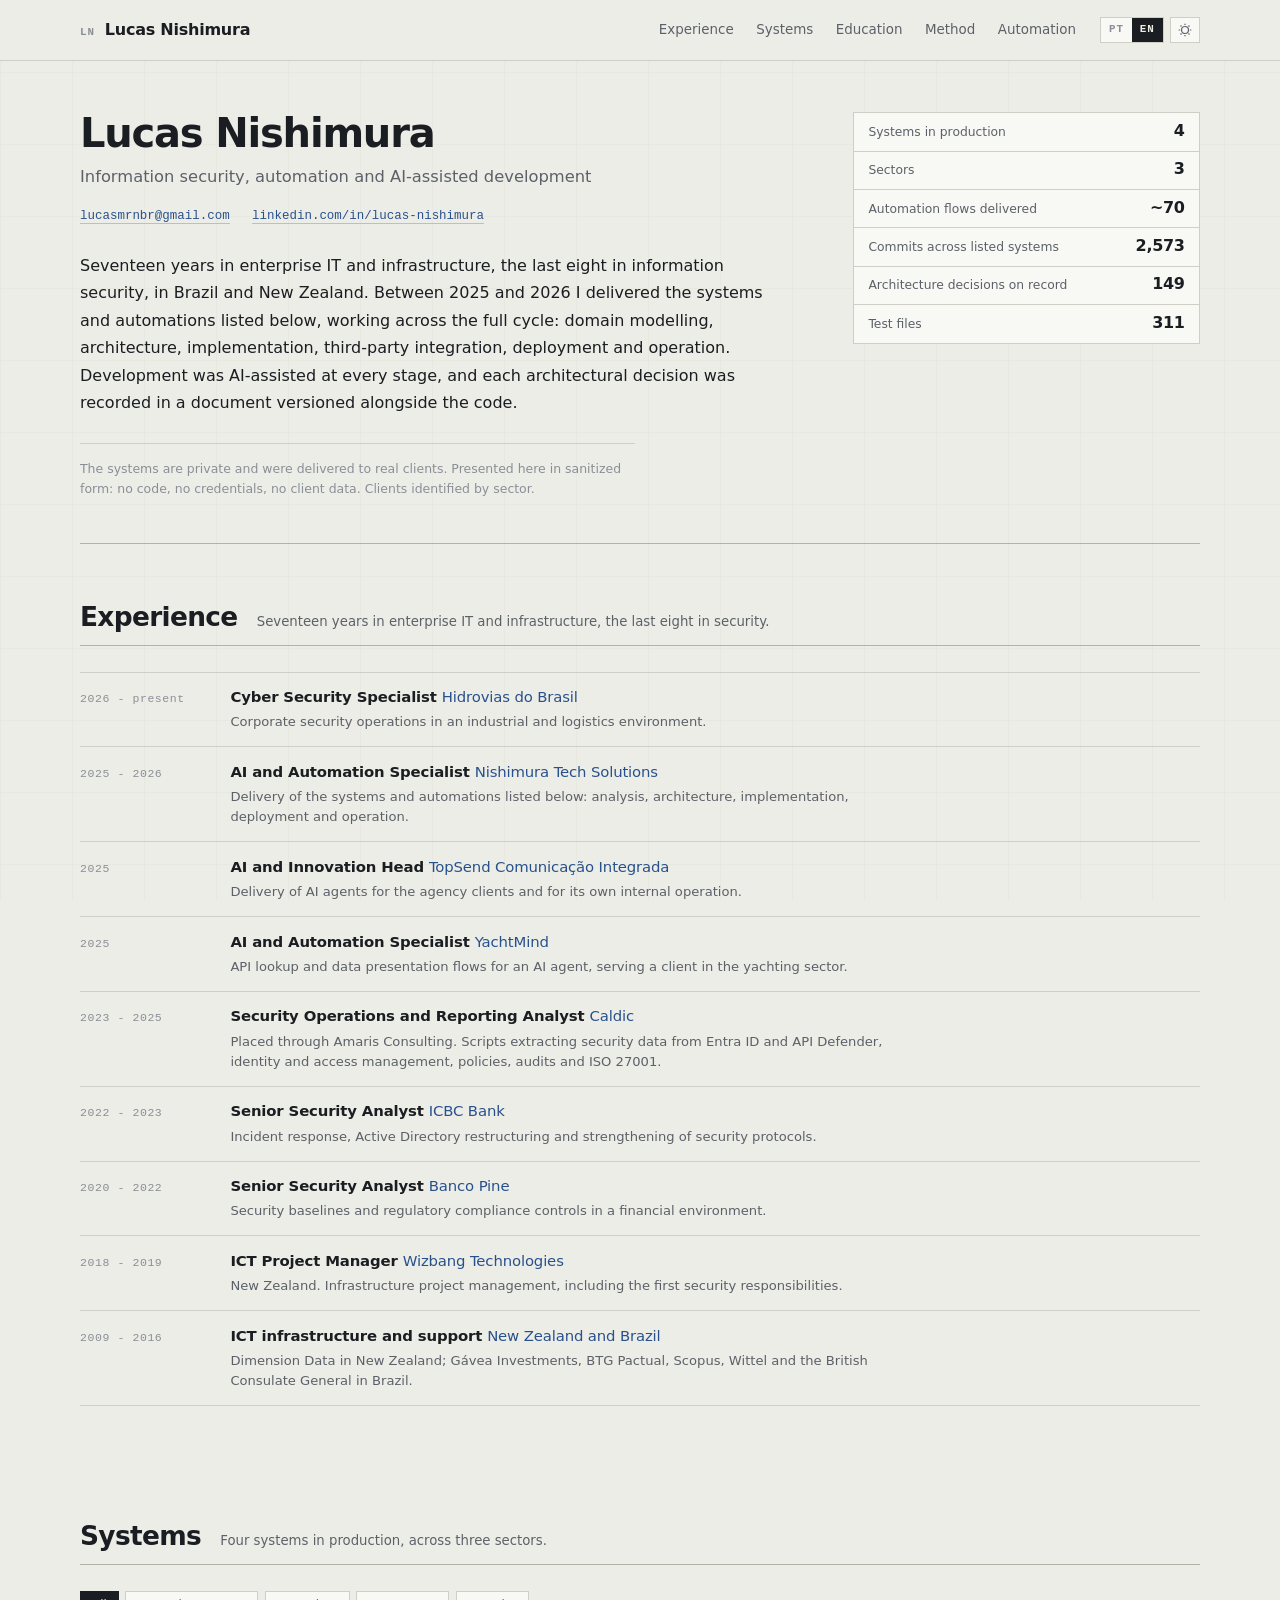
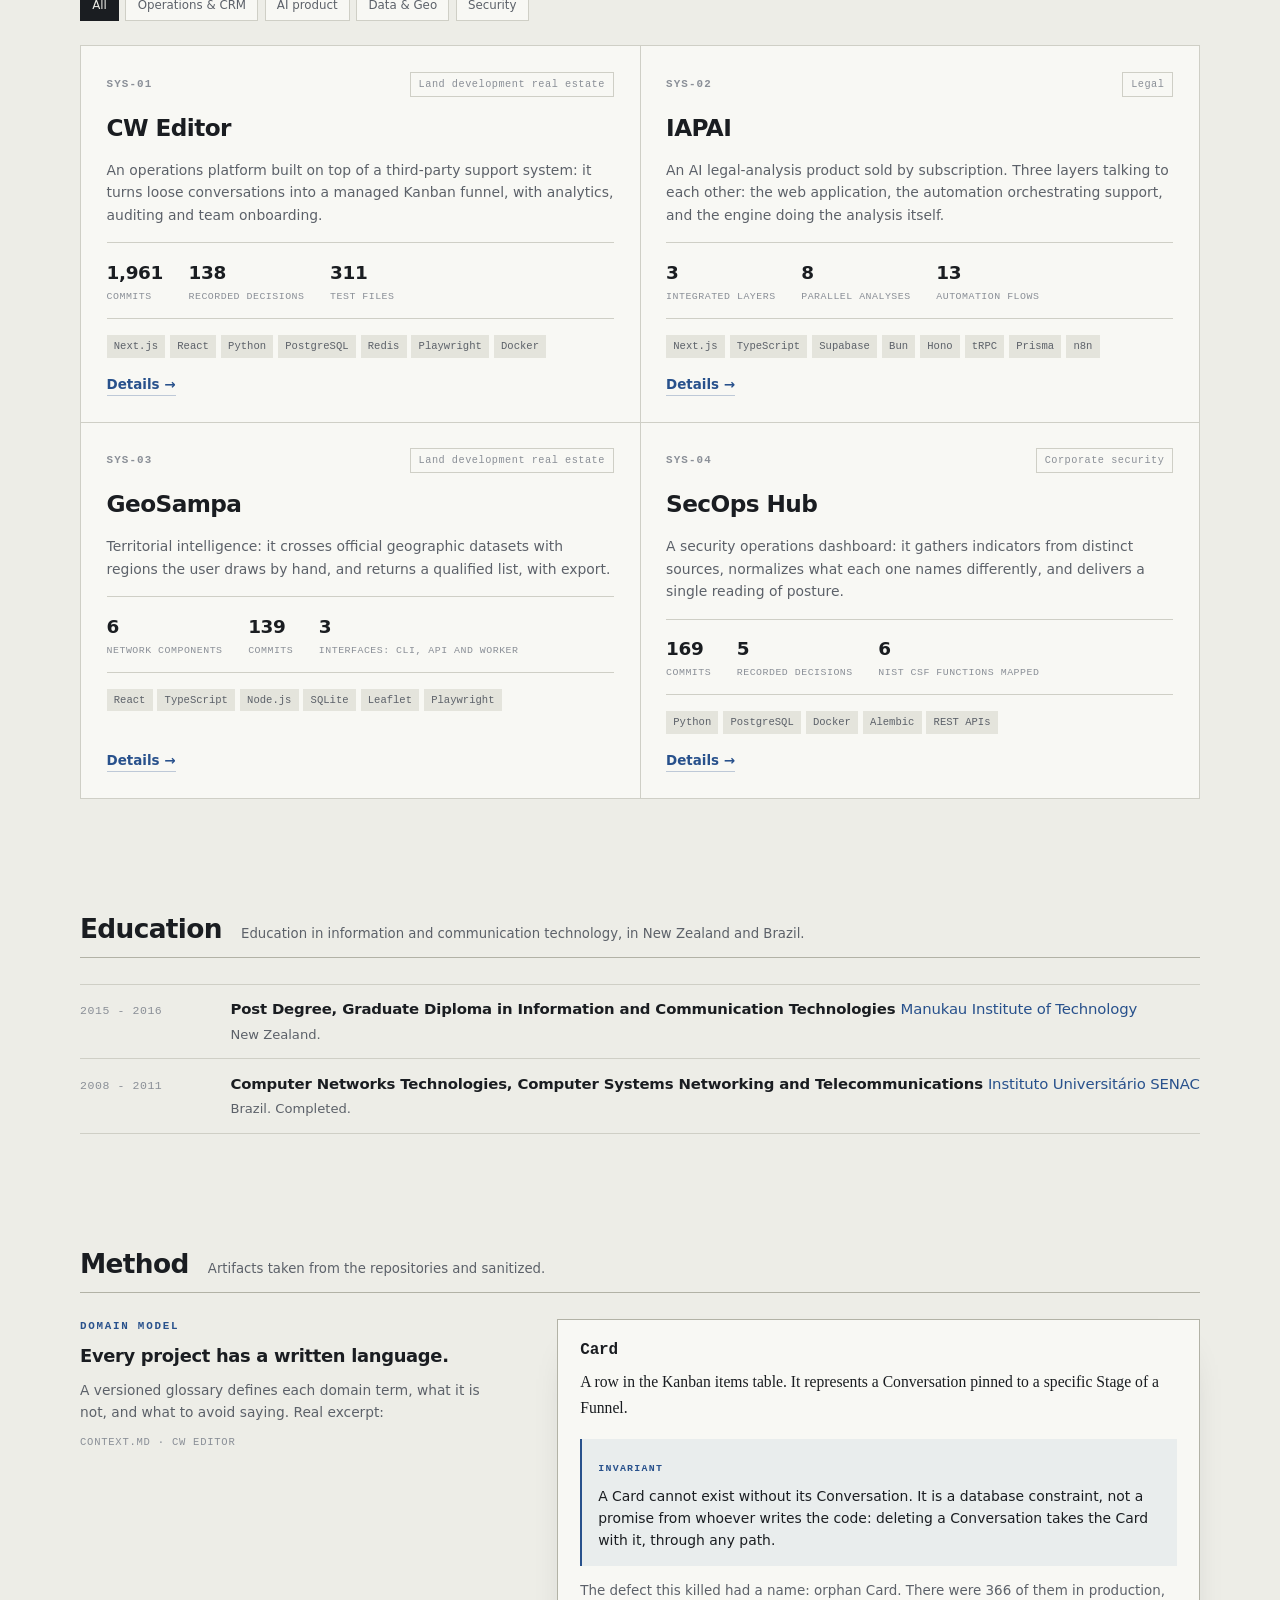
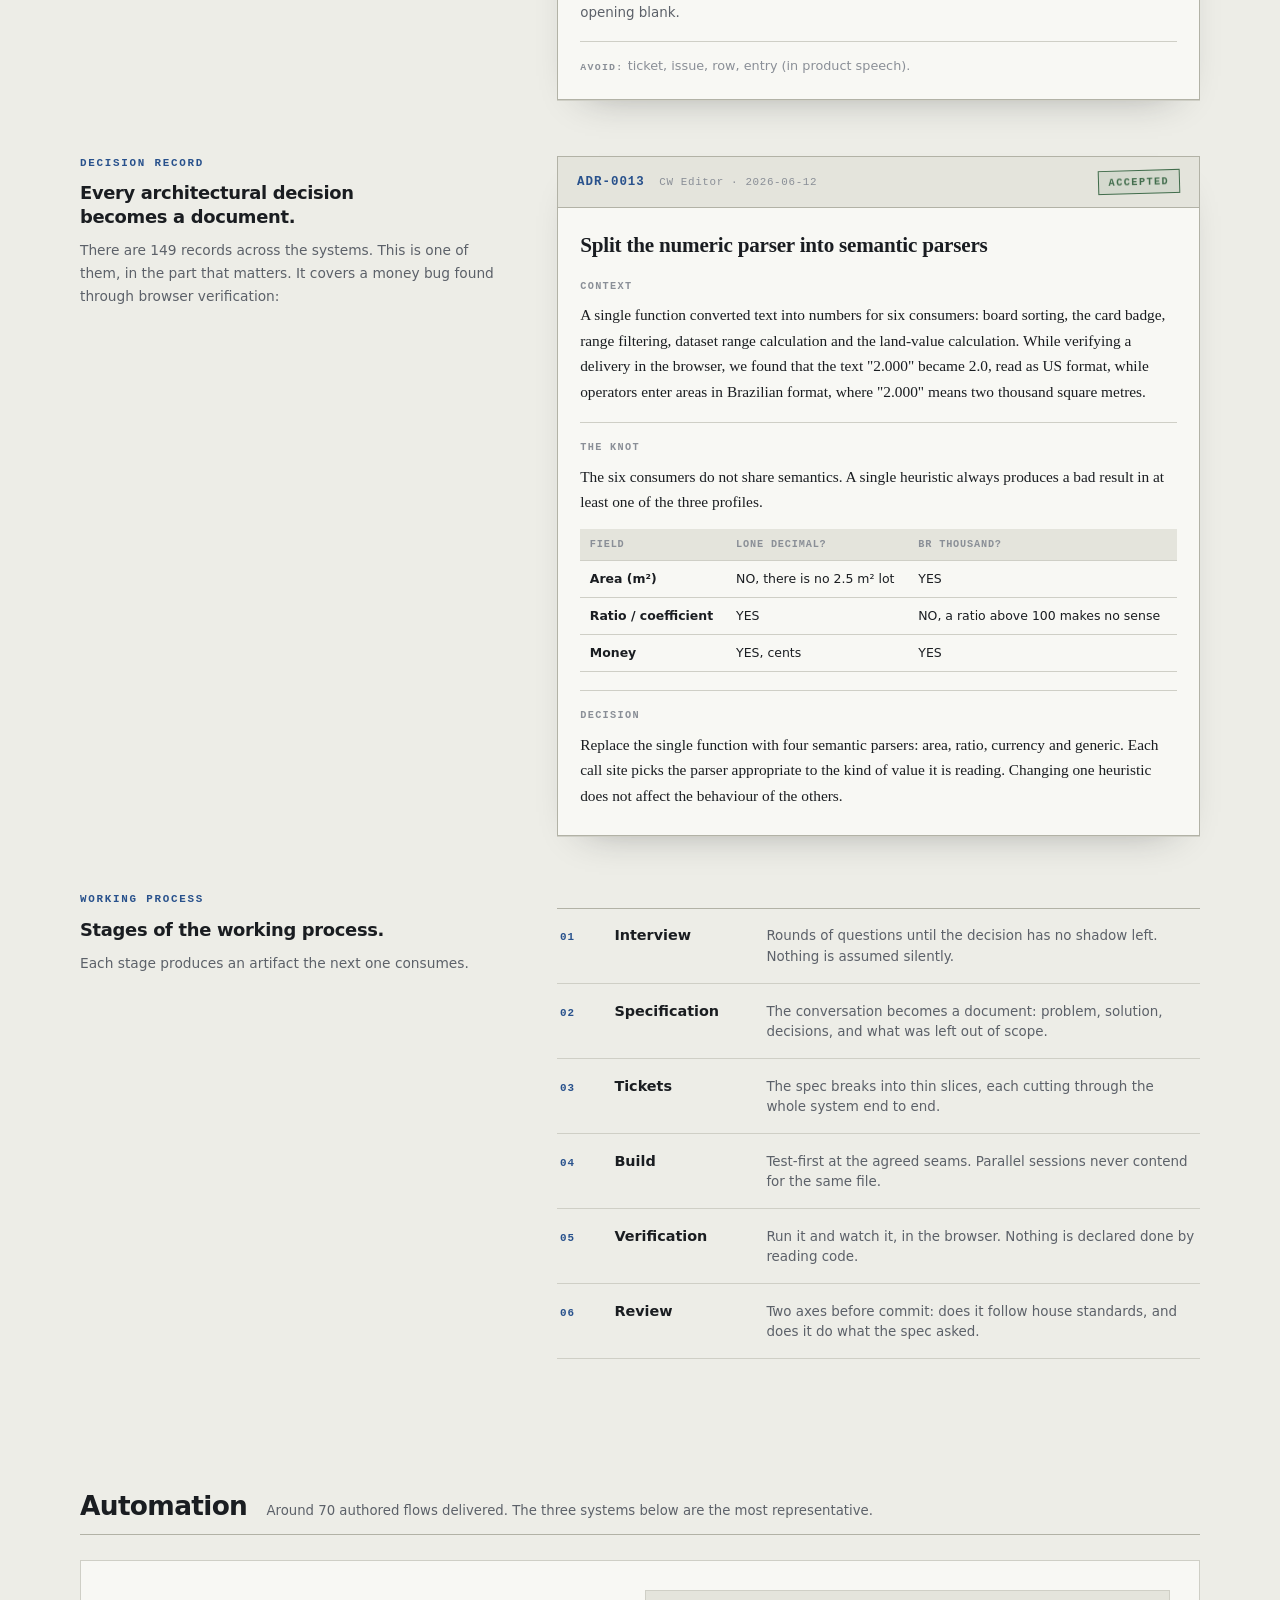
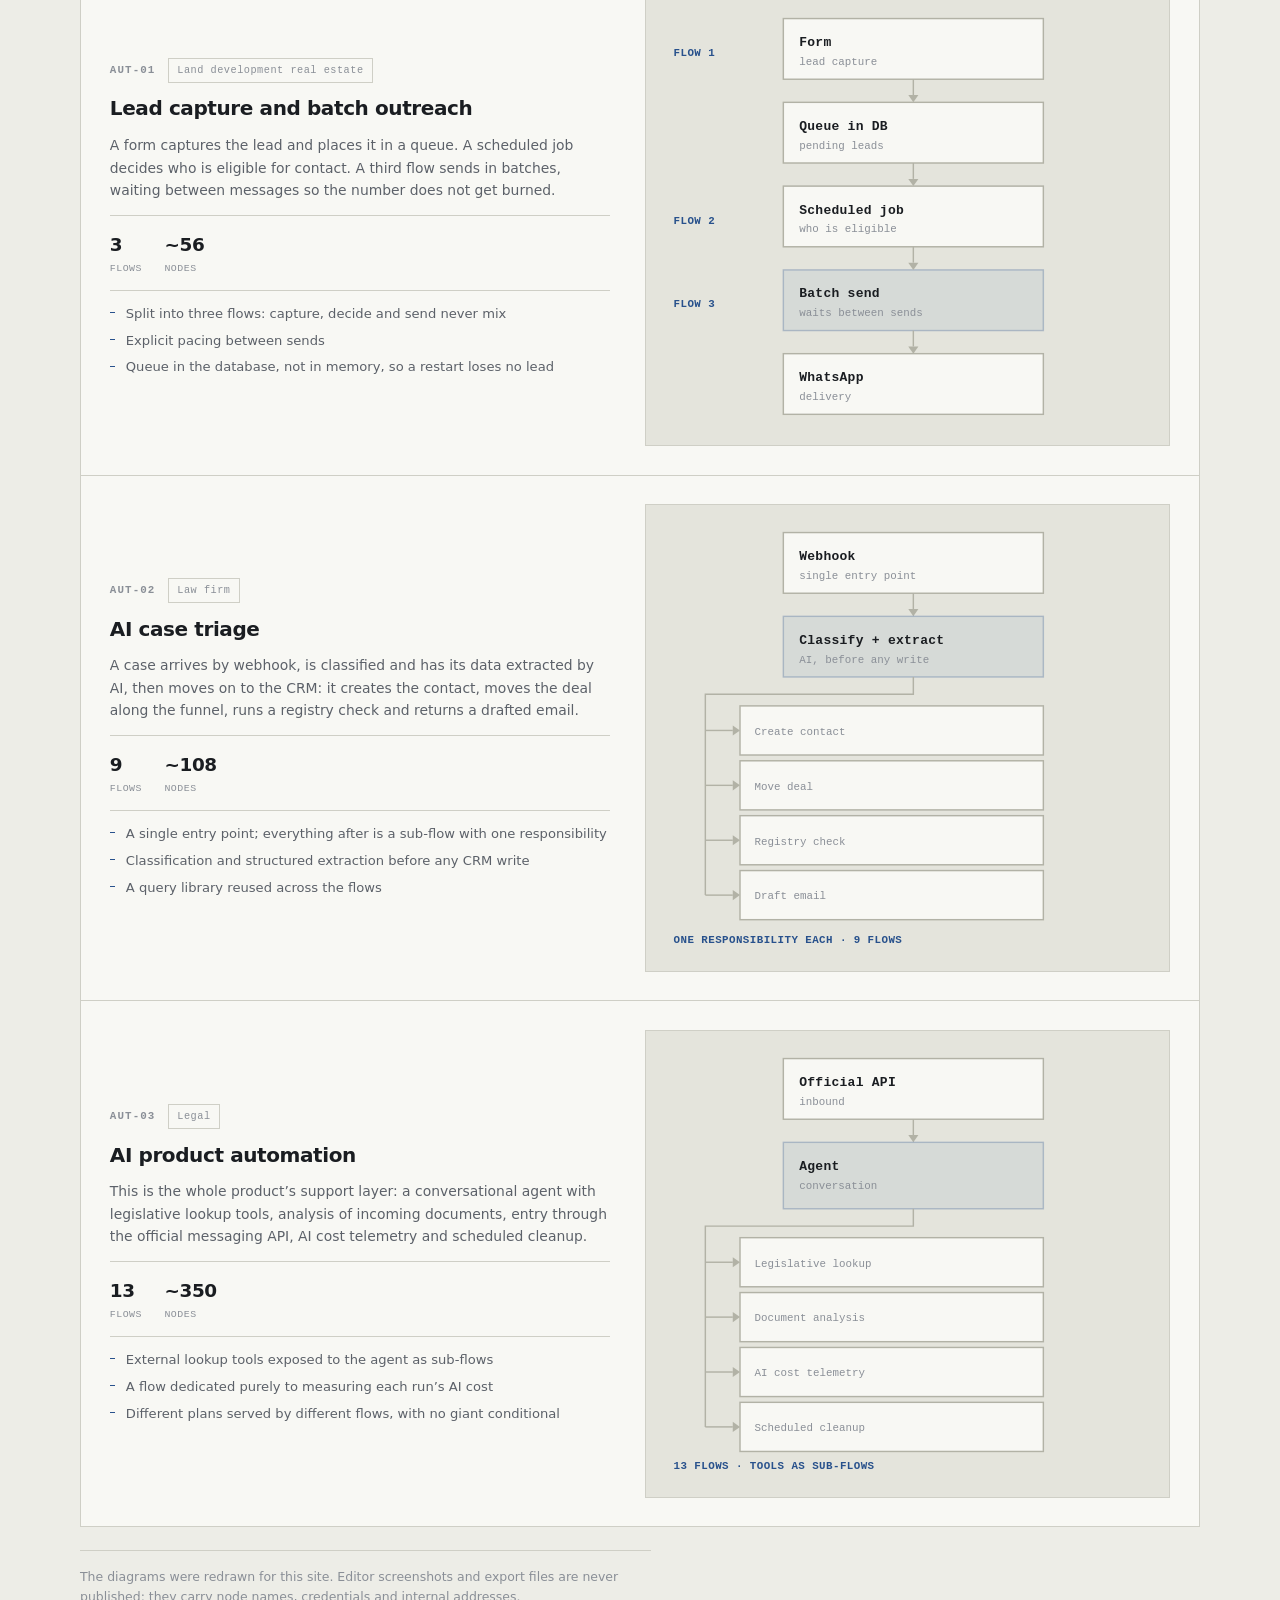
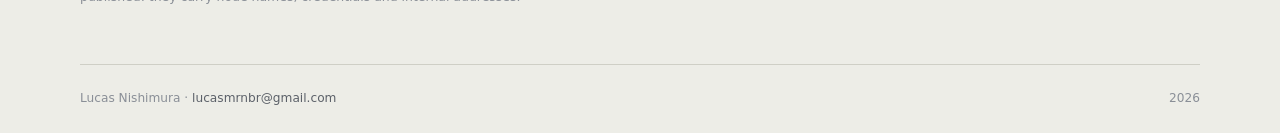
==== commit 79256d11: "feat: secao de formacao academica na pagina Espelha o que o LinkedIn ja mostra publicamente: Manukau" ====
--- a/index.html
+++ b/index.html
@@ -69,6 +69,7 @@
     <nav aria-label="Seções">
       <a href="#experiencia" data-i18n="nav.experience">Experiência</a>
       <a href="#sistemas" data-i18n="nav.systems">Sistemas</a>
+      <a href="#formacao" data-i18n="nav.education">Formação</a>
       <a href="#metodo" data-i18n="nav.method">Método</a>
       <a href="#automacoes" data-i18n="nav.automations">Automações</a>
     </nav>
@@ -118,6 +119,14 @@
     <div class="system-grid" id="system-grid"></div>
   </section>
 
+  <section class="shell section" id="formacao">
+    <div class="section-head">
+      <h2 data-i18n="education.title"></h2>
+      <p class="section-note" data-i18n="education.note"></p>
+    </div>
+    <ol class="roles" id="education"></ol>
+  </section>
+
   <section class="shell section" id="metodo">
     <div class="section-head">
       <h2 data-i18n="method.title"></h2>
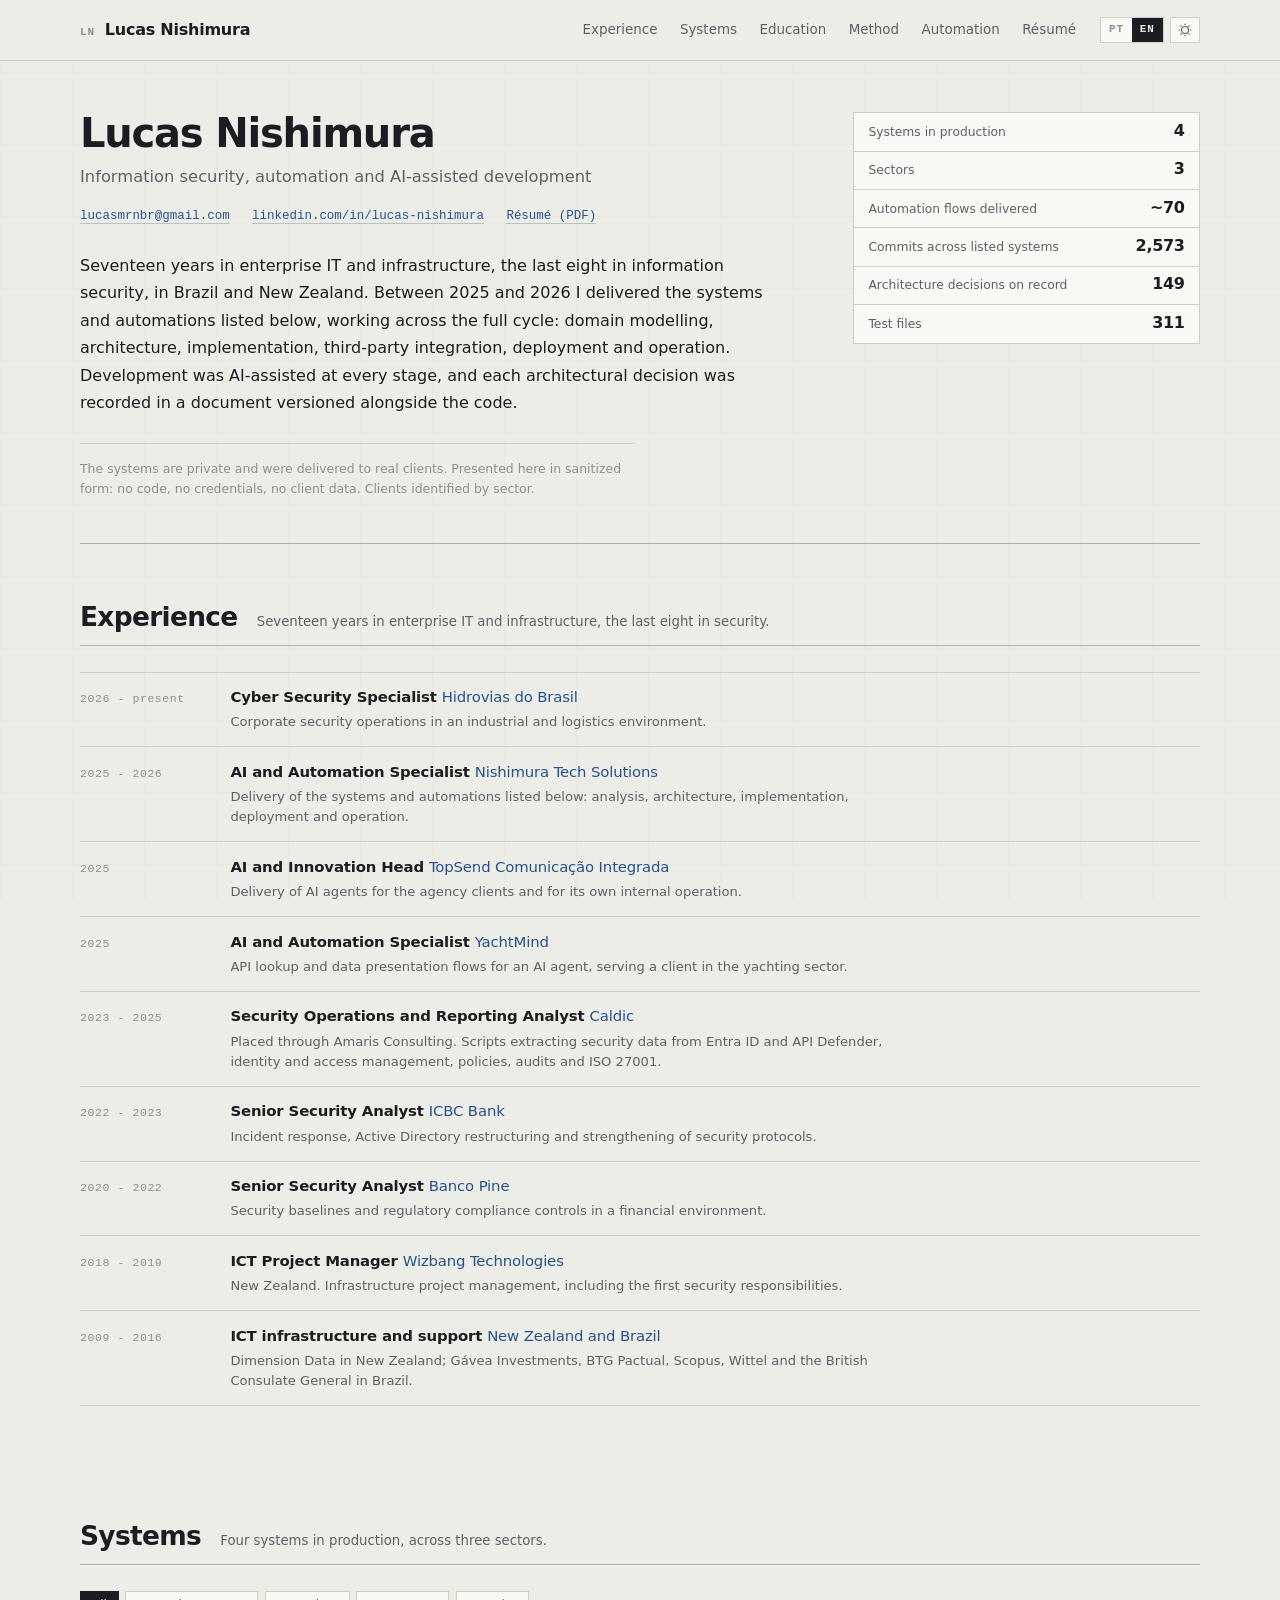
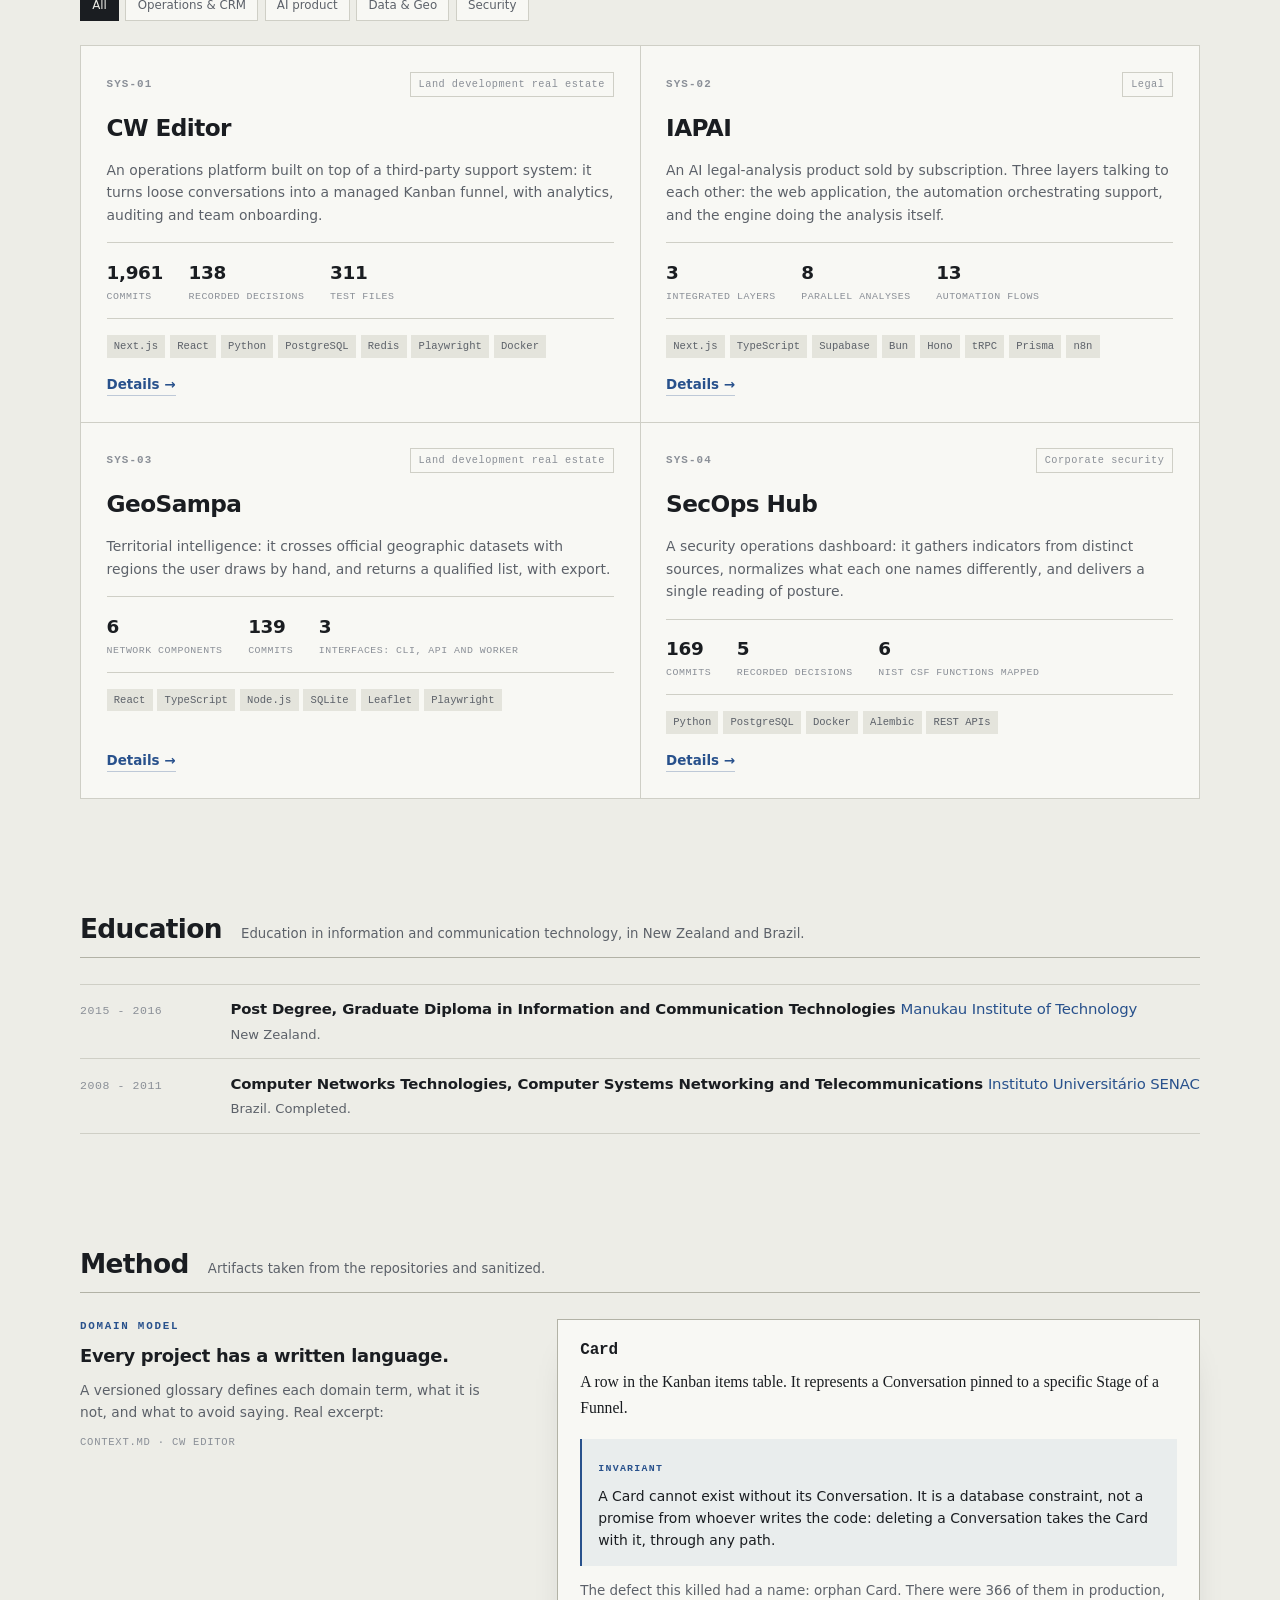
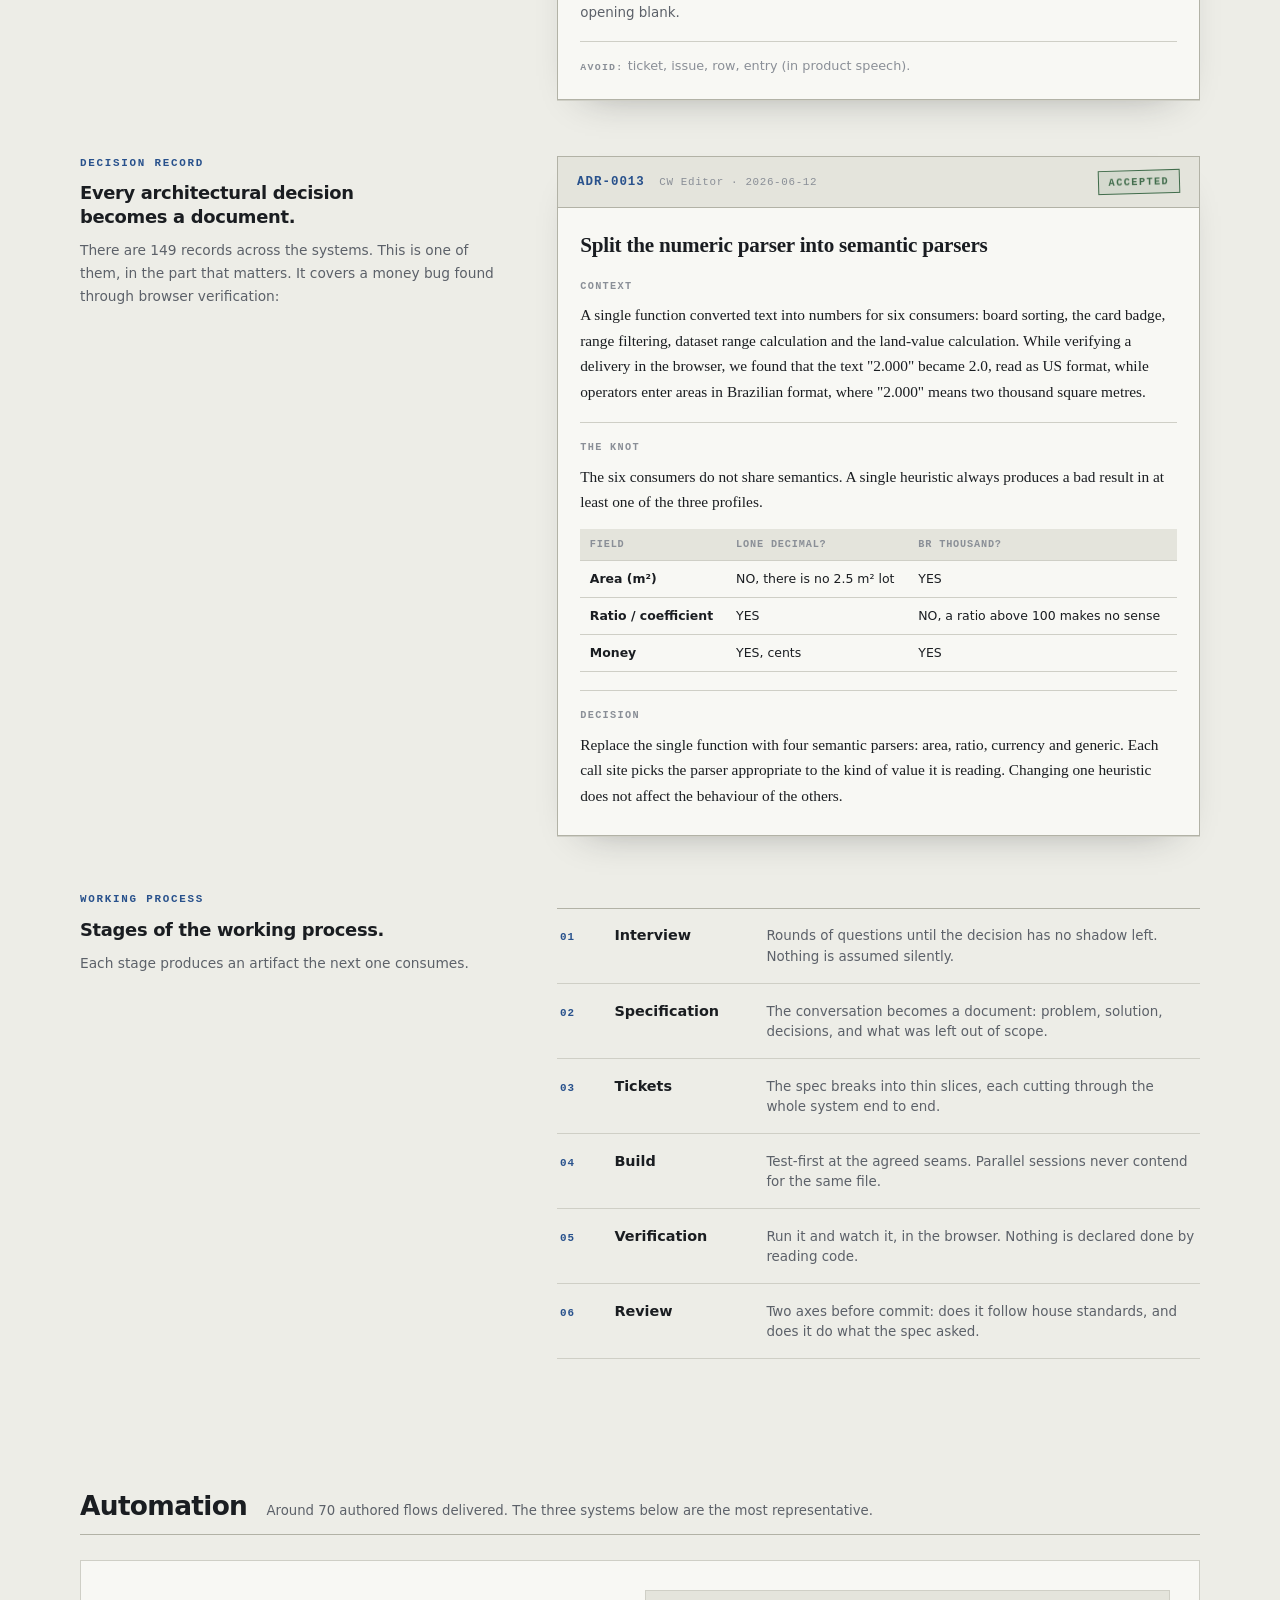
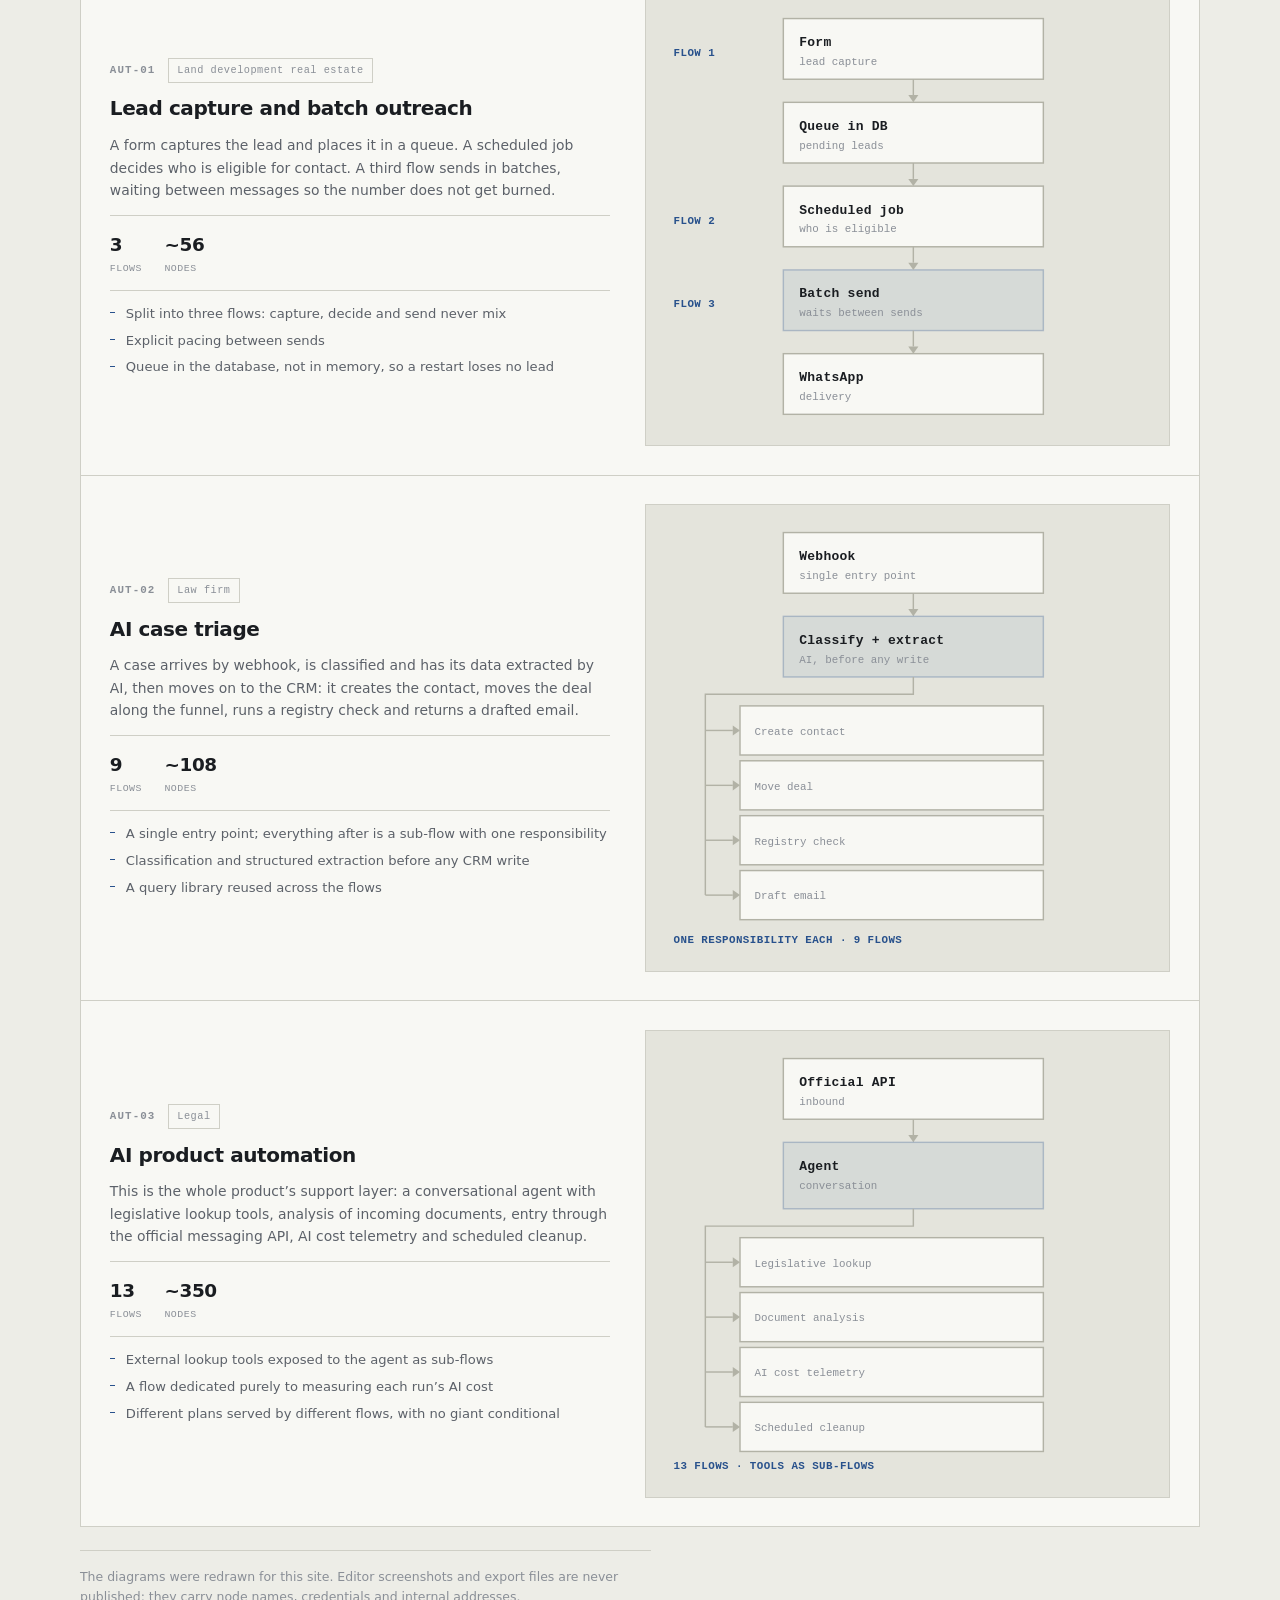
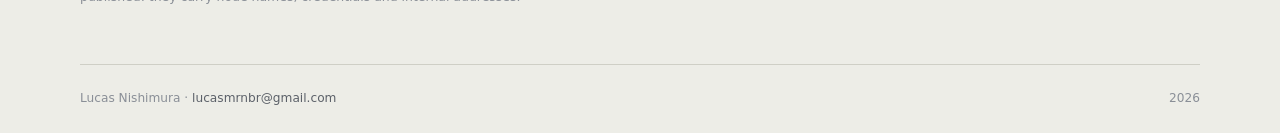
==== commit 105515f1: "feat: curriculo em folha A4, bilingue, com PDF gerado do mesmo conteudo A pagina cv.html monta um cu" ====
--- a/index.html
+++ b/index.html
@@ -72,6 +72,7 @@
       <a href="#formacao" data-i18n="nav.education">Formação</a>
       <a href="#metodo" data-i18n="nav.method">Método</a>
       <a href="#automacoes" data-i18n="nav.automations">Automações</a>
+      <a href="./cv.html" data-i18n="cv.title">Currículo</a>
     </nav>
     <div class="masthead-tools">
       <div class="lang-switch" id="lang-switch" role="group" aria-label="Idioma / Language">
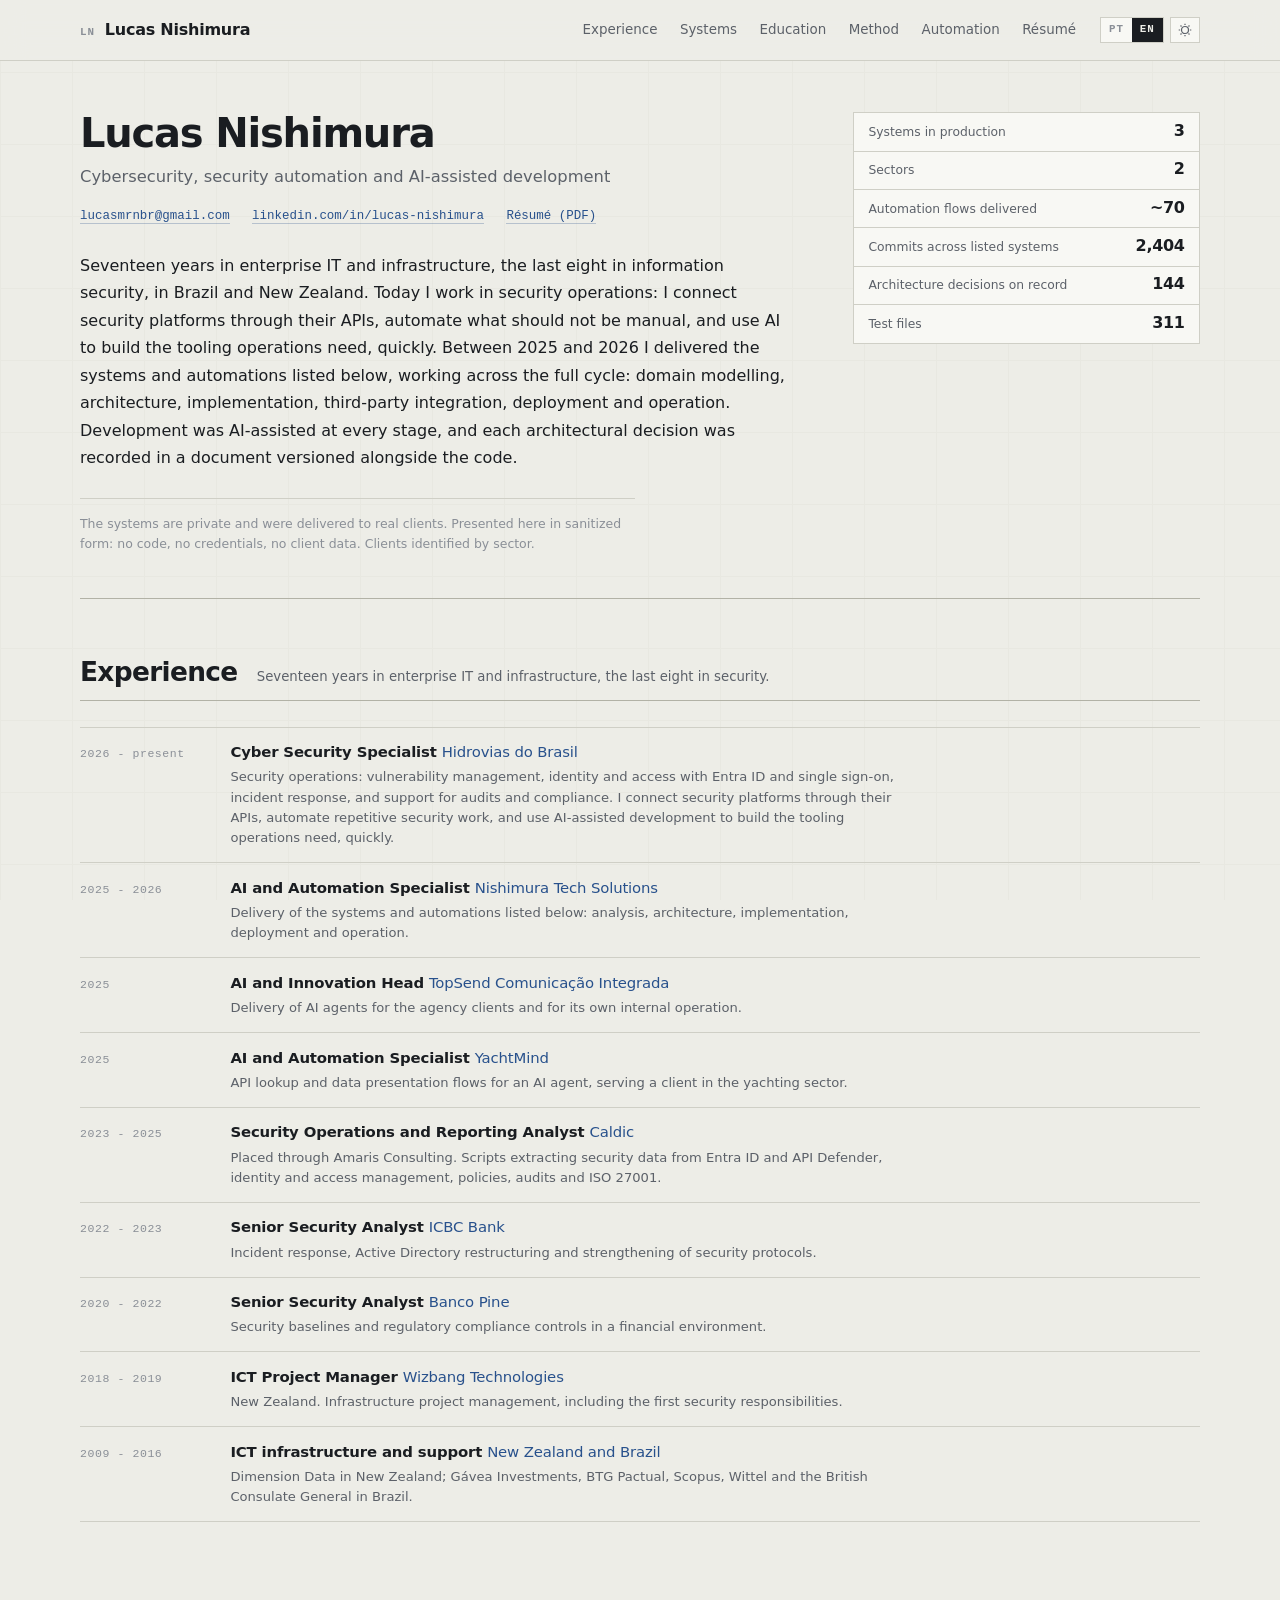
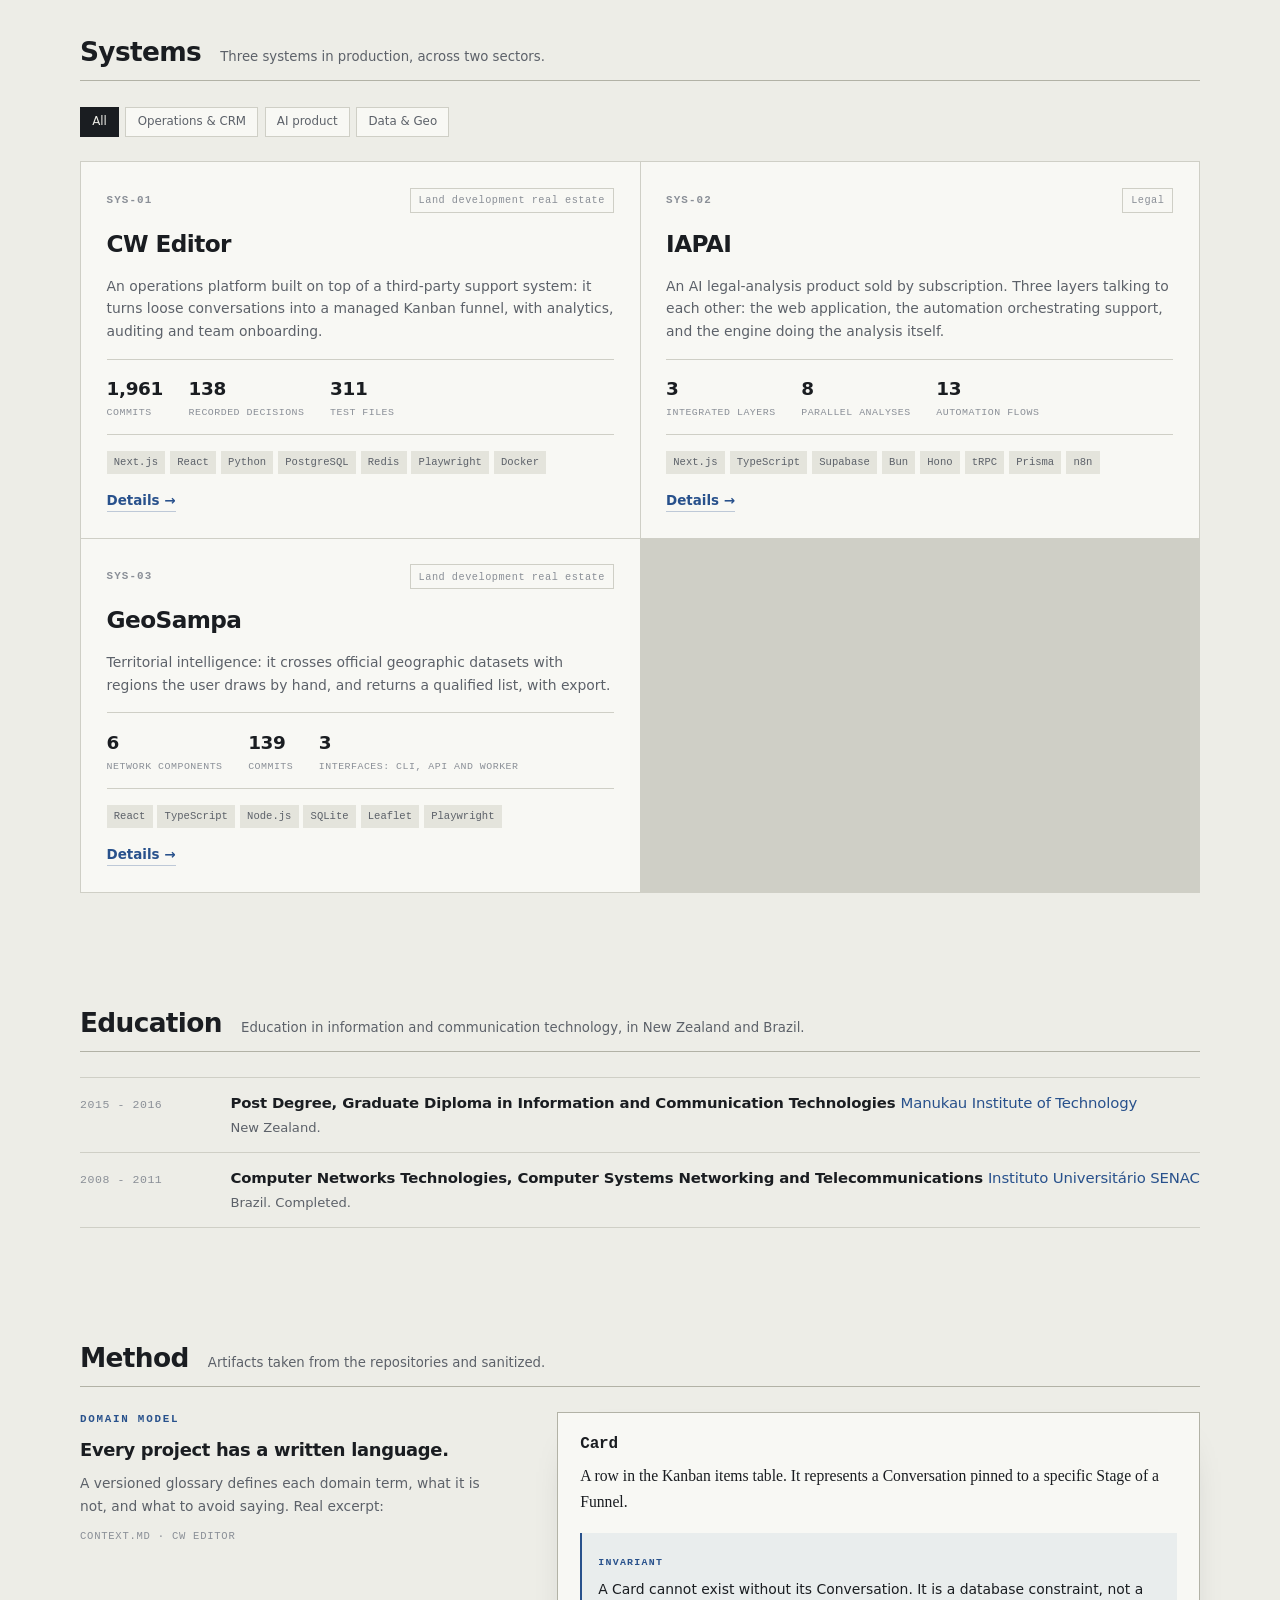
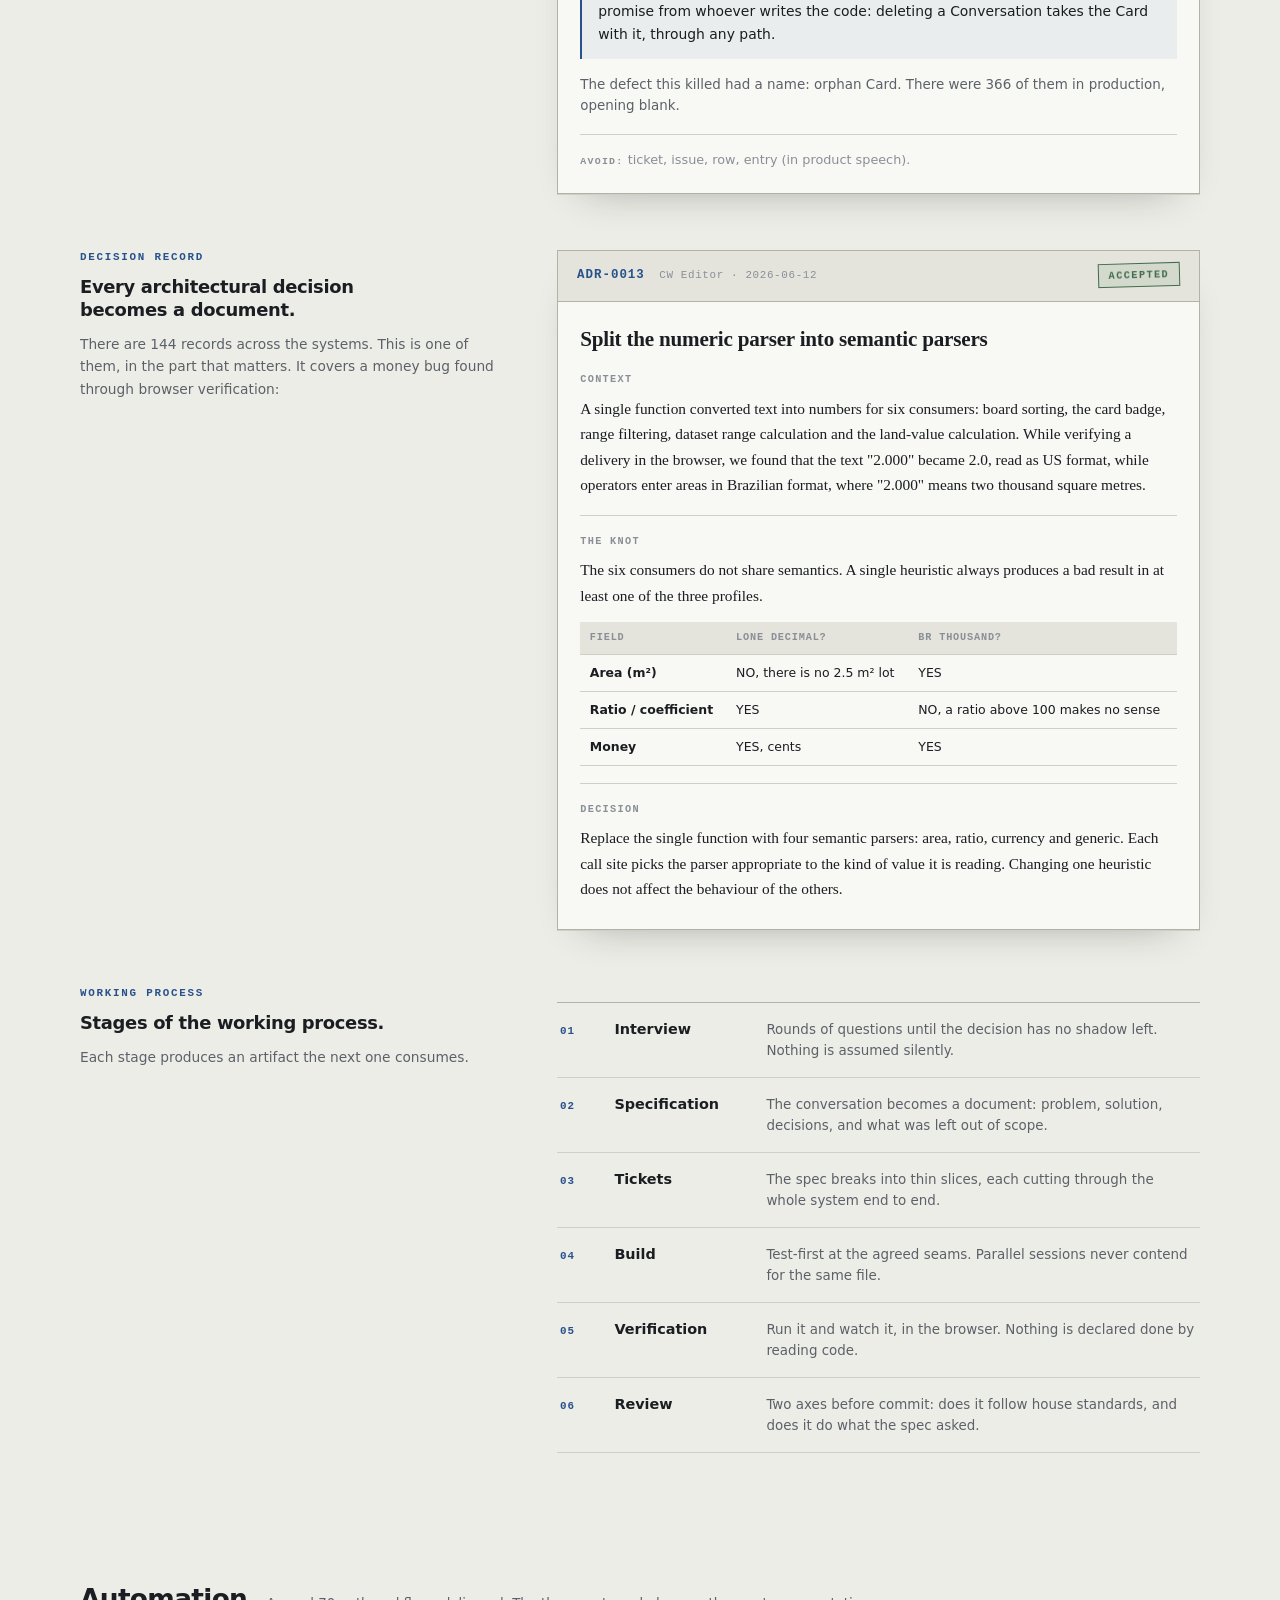
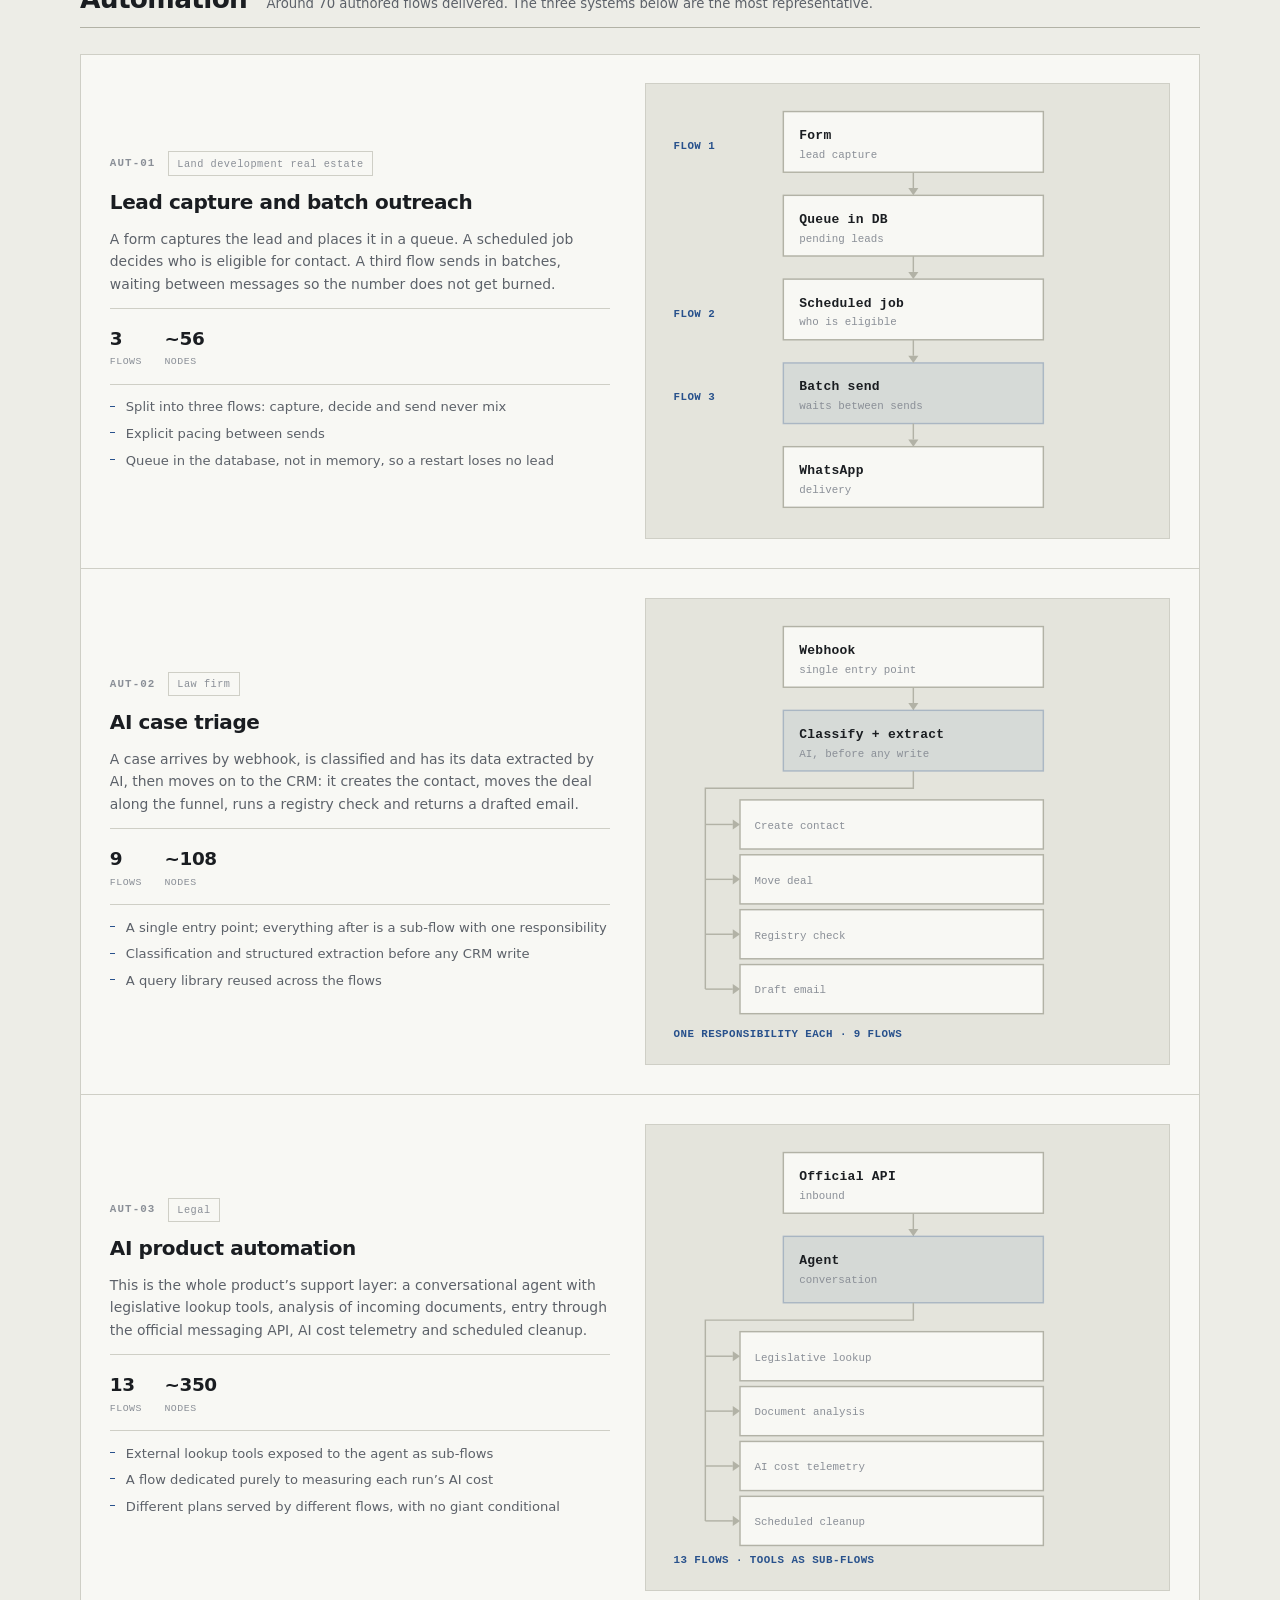
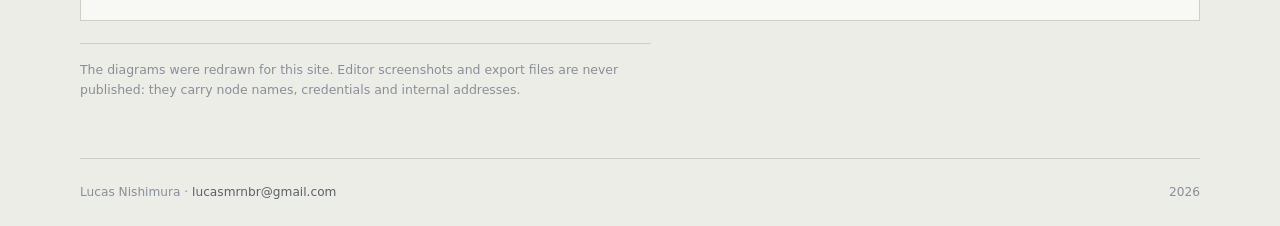
==== commit 1567c41a: "Portfólio" ====
--- a/index.html
+++ b/index.html
@@ -4,14 +4,14 @@
 <meta charset="utf-8" />
 <meta name="viewport" content="width=device-width, initial-scale=1" />
 <title>Lucas Nishimura</title>
-<meta name="description" content="Portfólio de Lucas Nishimura. Sistemas de operação, automação de processos e segurança: quatro em produção, em três setores." />
+<meta name="description" content="Portfólio de Lucas Nishimura. Sistemas de operação, automação de processos e segurança: três em produção, em dois setores." />
 <meta name="author" content="Lucas Nishimura" />
 <link rel="canonical" href="https://lucasvnd.github.io/" />
 
 <meta property="og:type" content="profile" />
 <meta property="og:site_name" content="Lucas Nishimura" />
 <meta property="og:title" content="Lucas Nishimura" />
-<meta property="og:description" content="Sistemas de operação, automação de processos e segurança. Quatro em produção, em três setores." />
+<meta property="og:description" content="Sistemas de operação, automação de processos e segurança. Três em produção, em dois setores." />
 <meta property="og:url" content="https://lucasvnd.github.io/" />
 <meta property="og:locale" content="pt_BR" />
 <meta property="og:locale:alternate" content="en_US" />
@@ -20,7 +20,7 @@
 <meta property="og:image:height" content="630" />
 <meta name="twitter:card" content="summary_large_image" />
 <meta name="twitter:title" content="Lucas Nishimura" />
-<meta name="twitter:description" content="Sistemas de operação, automação de processos e segurança. Quatro em produção, em três setores." />
+<meta name="twitter:description" content="Sistemas de operação, automação de processos e segurança. Três em produção, em dois setores." />
 <meta name="twitter:image" content="https://lucasvnd.github.io/og.png" />
 
 <link rel="icon" href="data:image/svg+xml,%3Csvg xmlns='http://www.w3.org/2000/svg' viewBox='0 0 32 32'%3E%3Crect width='32' height='32' fill='%2328518C'/%3E%3Cpath d='M8 7h3v14h8v3H8z' fill='%23fff'/%3E%3Crect x='19' y='7' width='5' height='3' fill='%23fff'/%3E%3C/svg%3E" />
